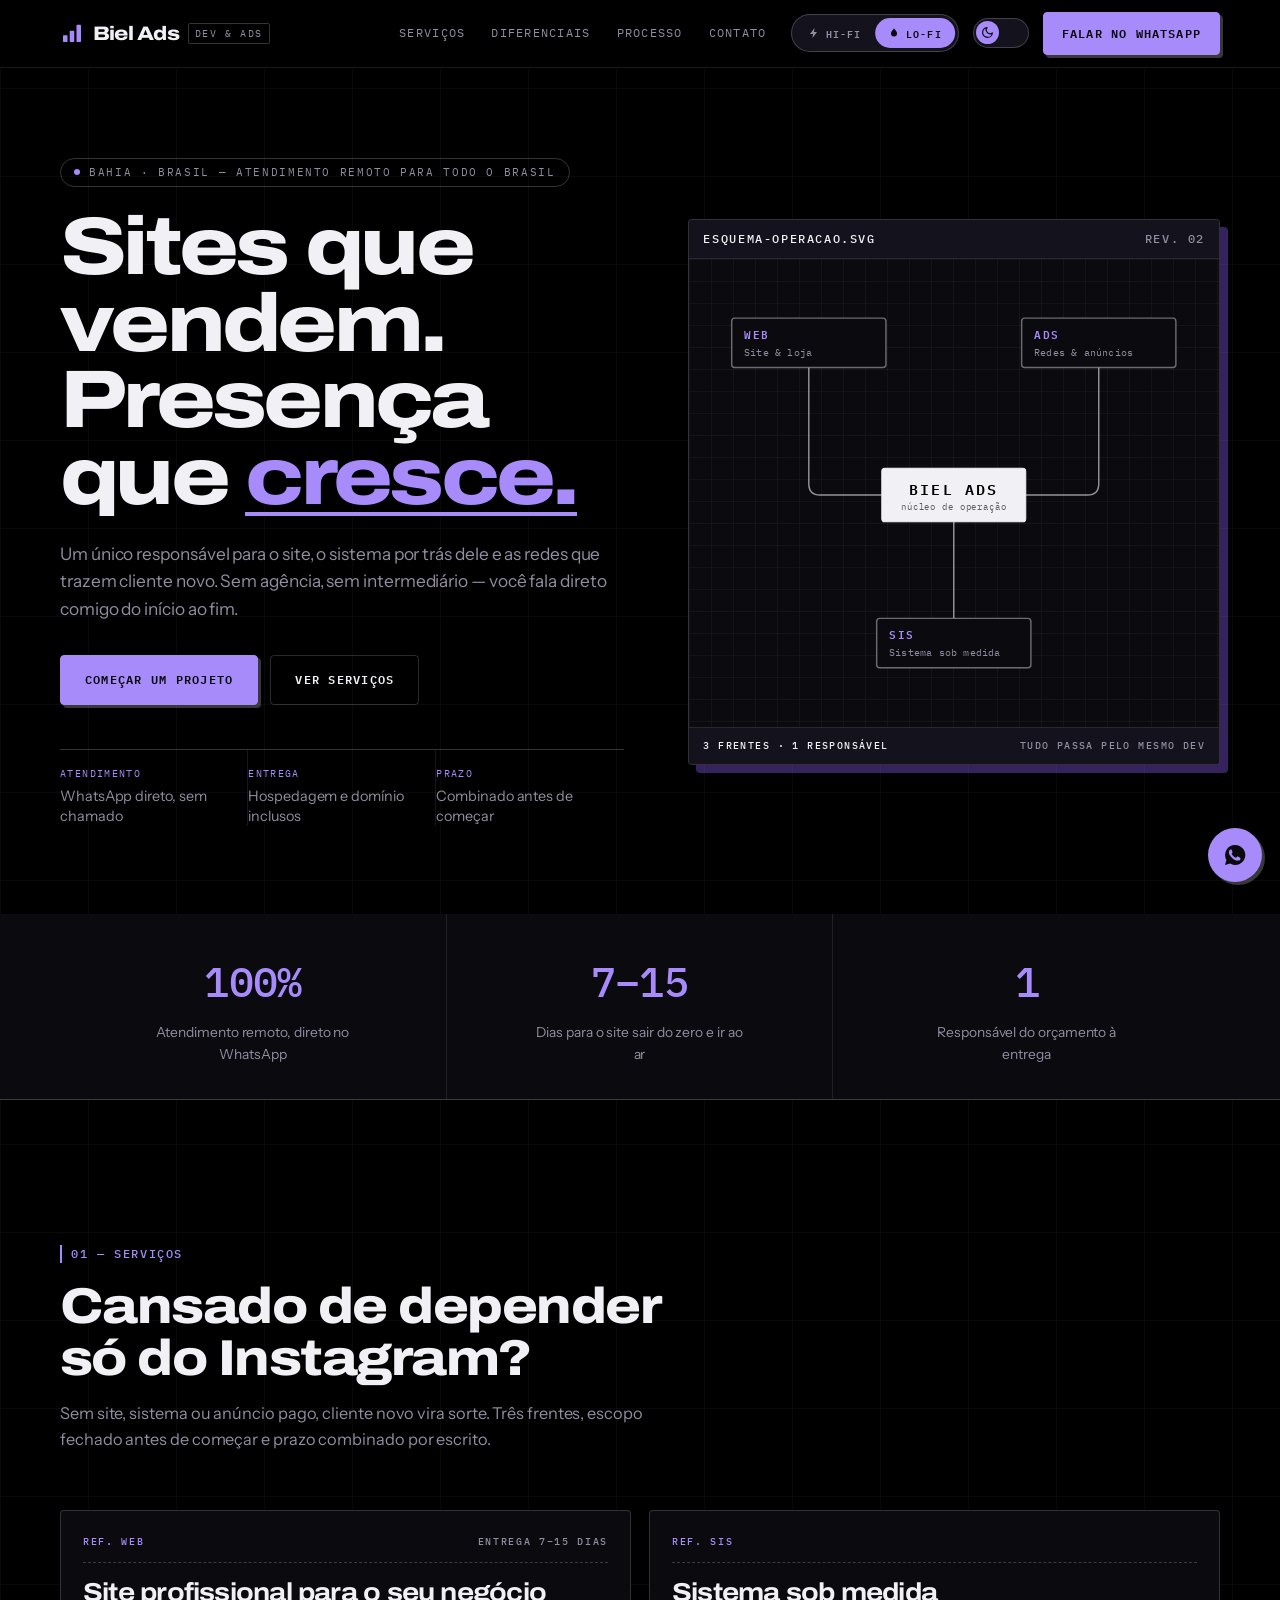
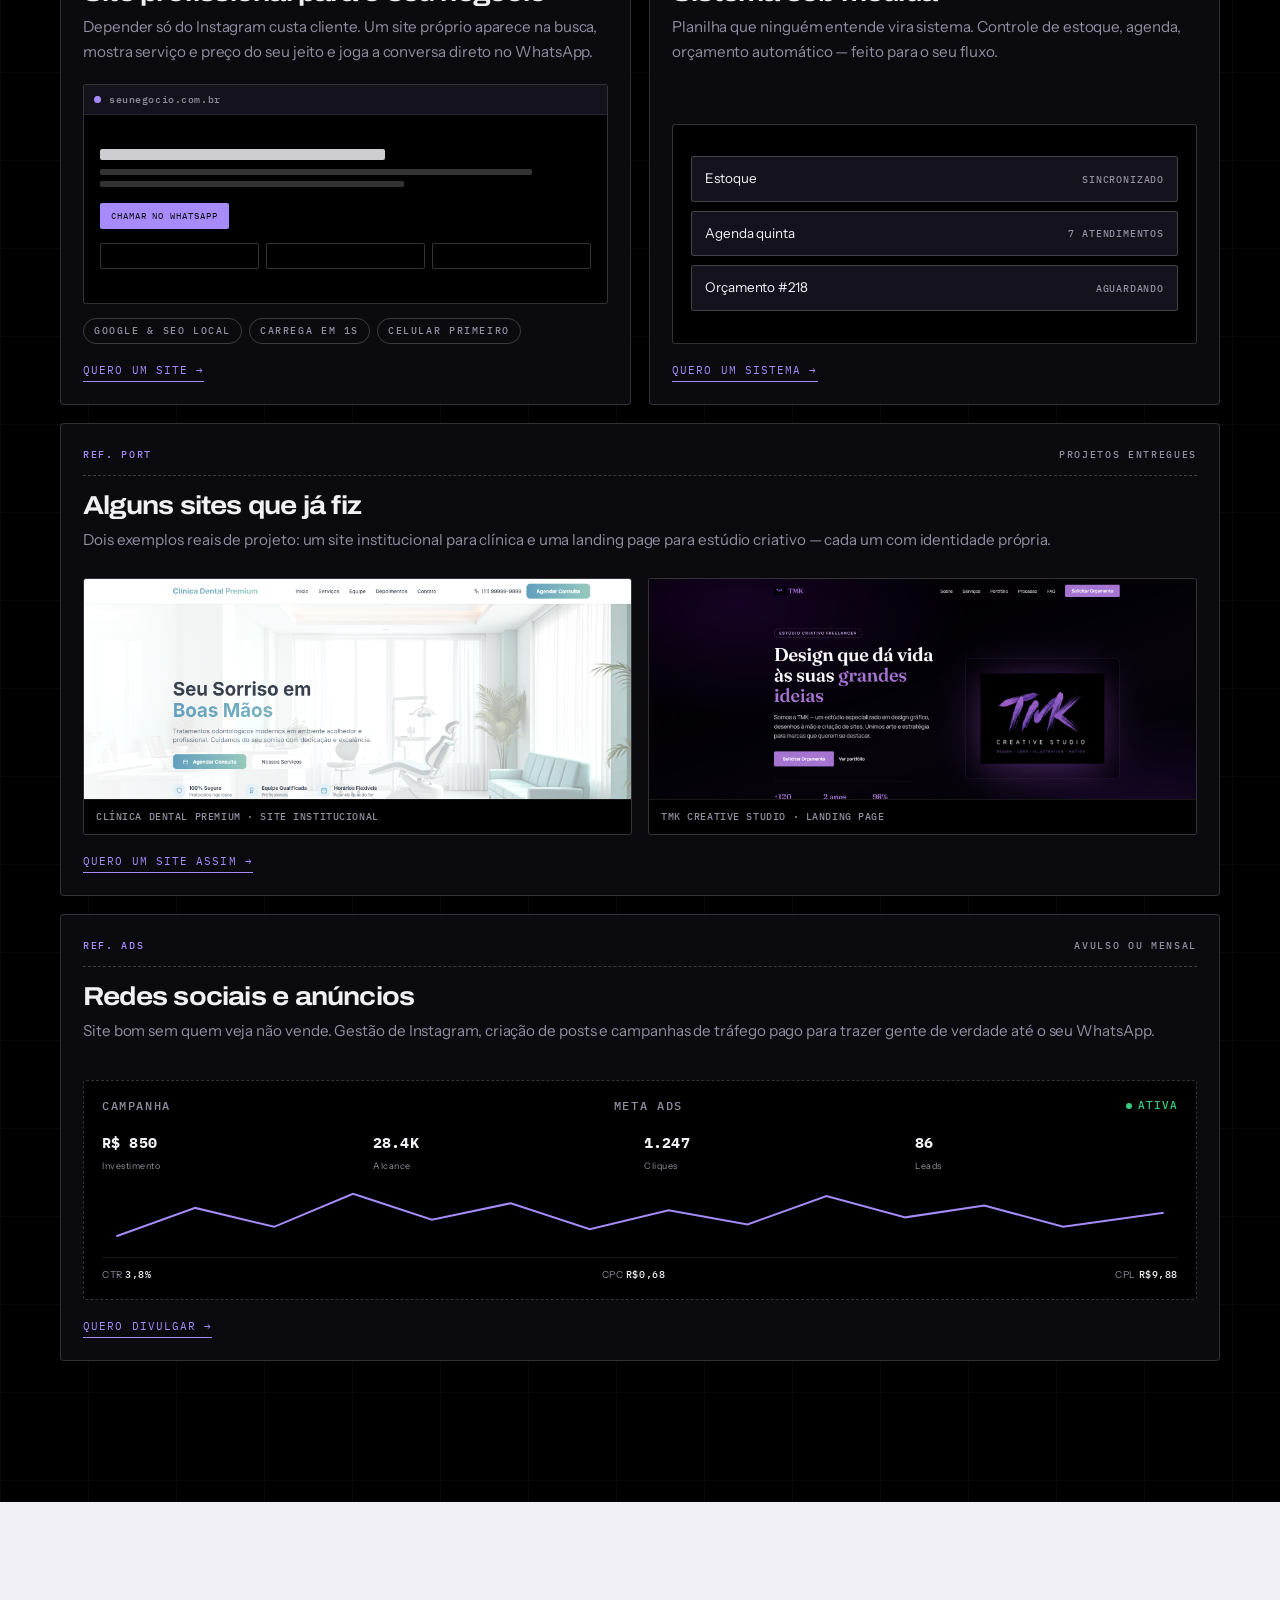
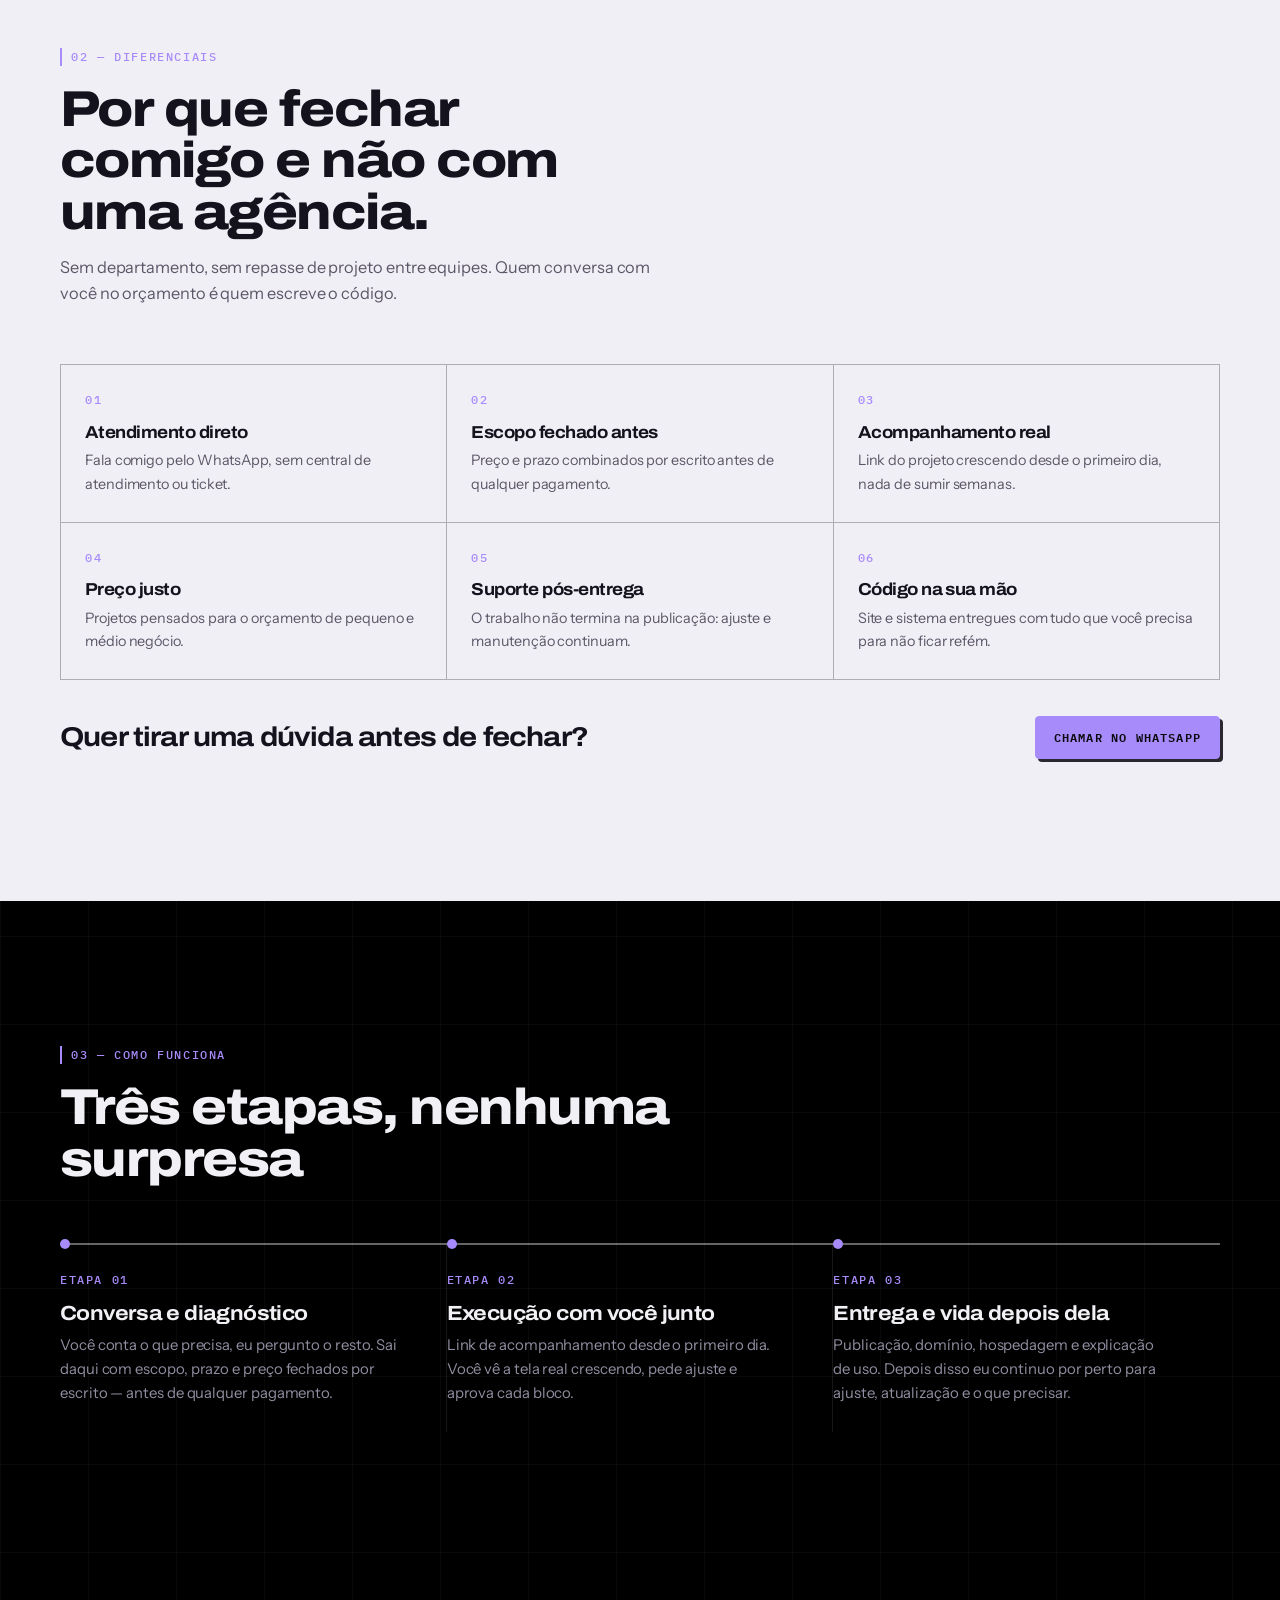
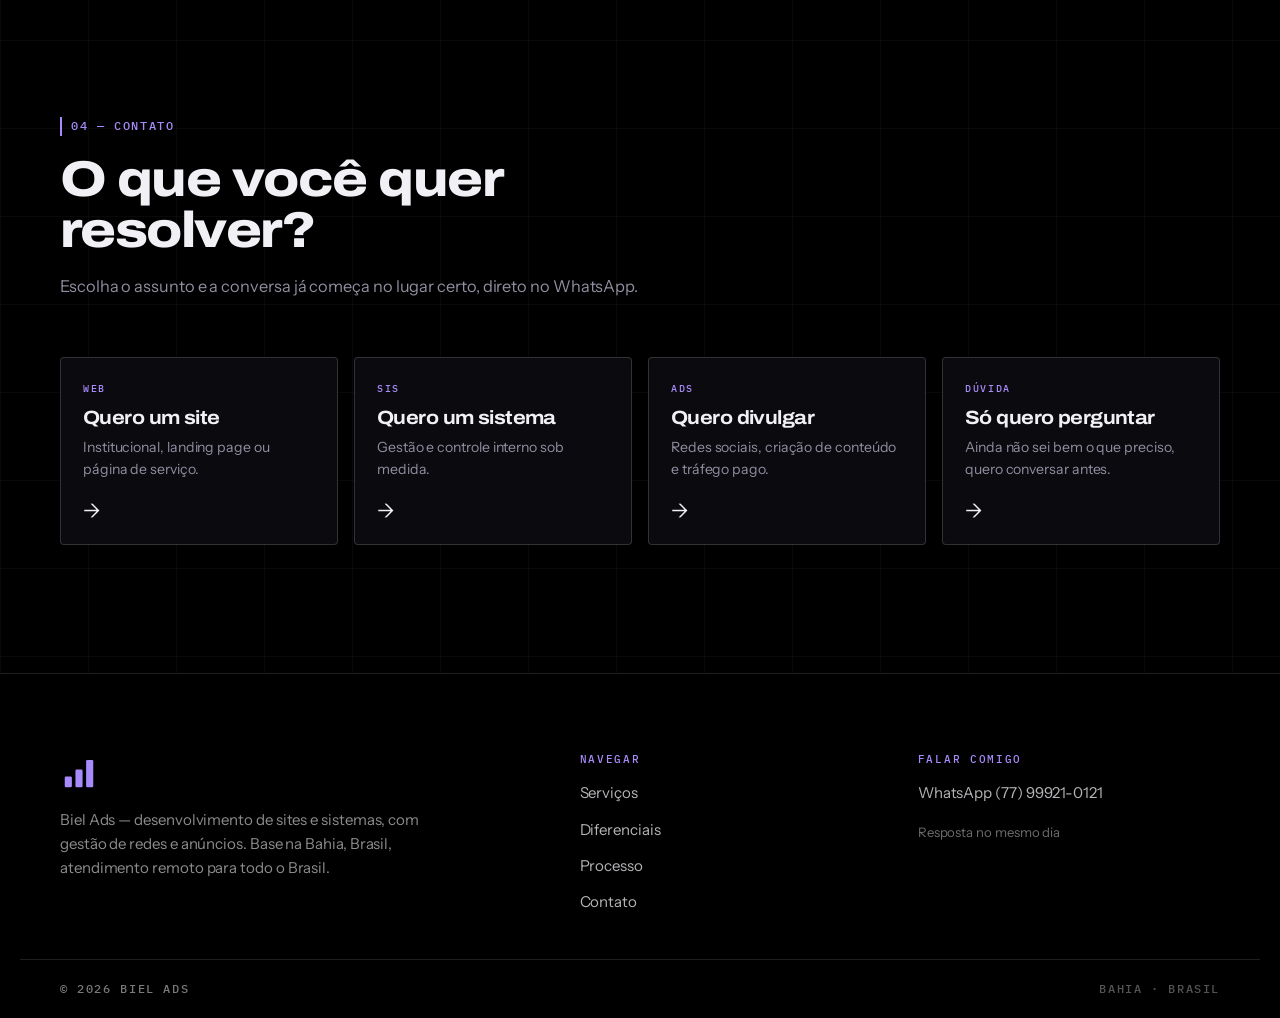
==== BielAds/index.html @ 04cde493 "Commit inicial" ====
<!DOCTYPE html>
<html lang="pt-BR">
<head>
<meta charset="UTF-8">
<meta name="viewport" content="width=device-width, initial-scale=1">
<title>Biel Ads — Sites, sistemas e anúncios na Bahia, Brasil</title>
<meta name="description" content="Biel Ads: sites, sistemas sob medida e gestão de redes sociais/anúncios. Bahia, Brasil — atendimento remoto para todo o Brasil.">
<meta name="theme-color" content="#000000">

<meta property="og:title" content="Biel Ads | Site, sistema e anúncio">
<meta property="og:description" content="Sites que vendem, sistemas que organizam e anúncios que trazem cliente. Um único responsável, do início ao fim.">
<meta property="og:type" content="website">

<link rel="icon" href="data:image/svg+xml,%3Csvg xmlns='http://www.w3.org/2000/svg' viewBox='0 0 32 32'%3E%3Crect width='32' height='32' rx='6' fill='%23000000'/%3E%3Cg fill='%238B5CF6'%3E%3Crect x='7' y='18' width='5' height='8'/%3E%3Crect x='14' y='13' width='5' height='13'/%3E%3Crect x='21' y='7' width='5' height='19'/%3E%3C/g%3E%3C/svg%3E">

<link rel="preconnect" href="https://fonts.googleapis.com">
<link rel="preconnect" href="https://fonts.gstatic.com" crossorigin>
<link rel="stylesheet" href="https://fonts.googleapis.com/css2?family=Archivo:wdth,wght@100..125,400..800&family=Instrument+Sans:wght@400;500;600&family=IBM+Plex+Mono:wght@400;500;600&display=swap">
<link rel="stylesheet" href="assets/style.css">

<script>(function(){
  var r=document.documentElement,s=null,m=null;
  try{ s=localStorage.getItem('bielads-theme'); m=localStorage.getItem('bielads-motion'); }catch(e){}
  if(s==='light') r.setAttribute('data-theme','light');
  if(!m){
    var weak=(navigator.hardwareConcurrency&&navigator.hardwareConcurrency<=4)||(navigator.deviceMemory&&navigator.deviceMemory<=4),
        red=matchMedia('(prefers-reduced-motion:reduce)').matches;
    m=(weak||red)?'lofi':'hifi';
  }
  if(m==='lofi') r.classList.add('lo-fi');
})();</script>

<script type="application/ld+json">
{"@context":"https://schema.org","@type":"LocalBusiness","name":"Biel Ads","description":"Criação de sites, sistemas sob medida e gestão de redes sociais/anúncios.","address":{"@type":"PostalAddress","addressRegion":"BA","addressCountry":"BR"},"telephone":"+5577999210121"}
</script>
</head>
<body>

<a class="skip" href="#conteudo">Ir para o conteúdo</a>
<div class="grain" aria-hidden="true"></div>

<header class="head">
  <div class="progress" id="progress" aria-hidden="true"></div>
  <div class="head-in">
    <a class="brand" href="#top" aria-label="Biel Ads, início">
      <svg class="brand-mark" viewBox="0 0 32 32" aria-hidden="true"><rect x="4" y="19" width="6" height="9" rx="1" fill="currentColor"/><rect x="13" y="13" width="6" height="15" rx="1" fill="currentColor"/><rect x="22" y="5" width="6" height="23" rx="1" fill="currentColor"/></svg>
      <span class="brand-word">Biel Ads</span>
      <span class="brand-tag">Dev &amp; Ads</span>
    </a>

    <nav class="nav" aria-label="Seções">
      <a href="#servicos">Serviços</a>
      <a href="#diferenciais">Diferenciais</a>
      <a href="#processo">Processo</a>
      <a href="#contato">Contato</a>
    </nav>

    <div class="head-cta">
      <span class="live"><i></i>Respondendo agora</span>

      <div class="motion" role="group" aria-label="Qualidade visual">
        <span class="mt-slider" aria-hidden="true"></span>
        <button class="mt-opt" type="button" data-motion="hifi" aria-pressed="true">
          <svg viewBox="0 0 24 24" aria-hidden="true"><path fill="currentColor" d="M13 2 4 14h6l-1 8 9-12h-6z"/></svg>Hi-Fi
        </button>
        <button class="mt-opt" type="button" data-motion="lofi" aria-pressed="false">
          <svg viewBox="0 0 24 24" aria-hidden="true"><path fill="currentColor" d="M12 3c-4 4-6 7-6 10a6 6 0 0 0 12 0c0-3-2-6-6-10Z"/></svg>Lo-Fi
        </button>
      </div>

      <button class="theme" id="theme" type="button" role="switch" aria-checked="false" aria-label="Alternar para o tema claro">
        <span class="knob" aria-hidden="true">
          <svg class="i-moon" viewBox="0 0 24 24" fill="none" stroke="currentColor" stroke-width="2.2" stroke-linecap="round" stroke-linejoin="round"><path d="M21 12.8A9 9 0 1 1 11.2 3a7 7 0 0 0 9.8 9.8Z"/></svg>
          <svg class="i-sun" viewBox="0 0 24 24" fill="none" stroke="currentColor" stroke-width="2.2" stroke-linecap="round"><circle cx="12" cy="12" r="4.2"/><path d="M12 2v2M12 20v2M2 12h2M20 12h2M4.9 4.9l1.5 1.5M17.6 17.6l1.5 1.5M19.1 4.9l-1.5 1.5M6.4 17.6l-1.5 1.5"/></svg>
        </span>
      </button>
      <a class="btn btn-solid" href="https://wa.me/5577999210121?text=Ol%C3%A1%20Biel%2C%20quero%20conversar%20sobre%20um%20projeto." target="_blank" rel="noopener">Falar no WhatsApp</a>
    </div>

    <button class="burger" id="burger" aria-expanded="false" aria-controls="menu-mob" aria-label="Abrir menu"><span></span><span></span></button>
  </div>
  <div class="menu-mob" id="menu-mob" hidden>
    <a href="#servicos">Serviços</a>
    <a href="#diferenciais">Diferenciais</a>
    <a href="#processo">Processo</a>
    <a href="#contato">Contato</a>
    <a class="mm-cta" href="https://wa.me/5577999210121" target="_blank" rel="noopener">Falar no WhatsApp</a>
    <button class="mm-theme" id="theme-mob" type="button">Tema: <b>escuro</b></button>

    <div class="motion" role="group" aria-label="Qualidade visual">
      <span class="mt-slider" aria-hidden="true"></span>
      <button class="mt-opt" type="button" data-motion="hifi" aria-pressed="true">
        <svg viewBox="0 0 24 24" aria-hidden="true"><path fill="currentColor" d="M13 2 4 14h6l-1 8 9-12h-6z"/></svg>Hi-Fi
      </button>
      <button class="mt-opt" type="button" data-motion="lofi" aria-pressed="false">
        <svg viewBox="0 0 24 24" aria-hidden="true"><path fill="currentColor" d="M12 3c-4 4-6 7-6 10a6 6 0 0 0 12 0c0-3-2-6-6-10Z"/></svg>Lo-Fi
      </button>
    </div>
    <p class="motion-note" id="motionNote"></p>
  </div>
</header>

<main id="conteudo">

<!-- ————————————————— HERO ————————————————— -->
<section class="hero" id="top">
  <div class="wrap hero-grid">

    <div class="hero-copy">
      <p class="eyebrow"><span class="eb-dot"></span>Bahia · Brasil<span class="eb-more"> — atendimento remoto para todo o Brasil</span></p>
      <h1><span class="ln"><span>Sites que vendem.</span></span><span class="ln"><span>Presença que <em>cresce.</em></span></span></h1>
      <p class="lede">Um único responsável para o site, o sistema por trás dele e as redes que trazem cliente novo. Sem agência, sem intermediário — você fala direto comigo do início ao fim.</p>

      <div class="hero-actions">
        <a class="btn btn-solid btn-lg" href="#contato">Começar um projeto</a>
        <a class="btn btn-ghost btn-lg" href="#servicos">Ver serviços</a>
      </div>

      <dl class="facts">
        <div><dt>Atendimento</dt><dd>WhatsApp direto, sem chamado</dd></div>
        <div><dt>Entrega</dt><dd>Hospedagem e domínio inclusos</dd></div>
        <div><dt>Prazo</dt><dd>Combinado antes de começar</dd></div>
      </dl>
    </div>

    <figure class="scheme" aria-labelledby="scheme-cap">
      <div class="scheme-head">
        <span class="mono">esquema-operacao.svg</span>
        <span class="mono dim">rev. 02</span>
      </div>

      <div class="scheme-body">
        <svg id="diagram" viewBox="0 0 480 420" role="img" aria-label="Diagrama: site, sistema e anúncios conectados ao núcleo Biel Ads">
          <g class="wires" fill="none" stroke-width="1.4" opacity=".6">
            <path id="w1" d="M170 212 H110 Q99 212 99 201 V88"/>
            <path id="w2" d="M310 212 H370 Q381 212 381 201 V88"/>
            <path id="w3" d="M240 238 V332"/>
          </g>

          <g class="pulses">
            <circle r="3.5" fill="var(--signal)"><animateMotion dur="2.6s" repeatCount="indefinite" begin="0s"><mpath href="#w1"/></animateMotion></circle>
            <circle r="3.5" fill="var(--signal)"><animateMotion dur="2.6s" repeatCount="indefinite" begin="0.87s"><mpath href="#w2"/></animateMotion></circle>
            <circle r="3.5" fill="var(--signal)"><animateMotion dur="2.6s" repeatCount="indefinite" begin="1.73s"><mpath href="#w3"/></animateMotion></circle>
          </g>

          <g class="node" transform="translate(24,40)">
            <rect width="150" height="48" rx="3"/>
            <text class="n-key" x="12" y="20">WEB</text>
            <text class="n-val" x="12" y="37">Site &amp; loja</text>
          </g>
          <g class="node" transform="translate(306,40)">
            <rect width="150" height="48" rx="3"/>
            <text class="n-key" x="12" y="20">ADS</text>
            <text class="n-val" x="12" y="37">Redes &amp; anúncios</text>
          </g>
          <g class="node" transform="translate(165,332)">
            <rect width="150" height="48" rx="3"/>
            <text class="n-key" x="12" y="20">SIS</text>
            <text class="n-val" x="12" y="37">Sistema sob medida</text>
          </g>

          <g class="core" transform="translate(170,186)">
            <rect width="140" height="52" rx="3"/>
            <text class="c-word" x="70" y="26">BIEL ADS</text>
            <text class="c-sub" x="70" y="41">núcleo de operação</text>
          </g>
        </svg>
      </div>

      <figcaption id="scheme-cap" class="scheme-foot mono">
        <span>3 frentes · 1 responsável</span>
        <span class="dim">tudo passa pelo mesmo dev</span>
      </figcaption>
    </figure>
  </div>

  <div class="ticker" aria-hidden="true">
    <div class="ticker-run">
      <span>Sites institucionais</span><b>·</b><span>Landing pages</span><b>·</b><span>Sistemas sob medida</span><b>·</b><span>Gestão de redes sociais</span><b>·</b><span>Tráfego pago</span><b>·</b><span>Integração de APIs</span><b>·</b><span>Manutenção contínua</span><b>·</b>
      <span>Sites institucionais</span><b>·</b><span>Landing pages</span><b>·</b><span>Sistemas sob medida</span><b>·</b><span>Gestão de redes sociais</span><b>·</b><span>Tráfego pago</span><b>·</b><span>Integração de APIs</span><b>·</b><span>Manutenção contínua</span><b>·</b>
    </div>
  </div>
</section>

<!-- ————————————————— MÉTRICAS ————————————————— -->
<section class="stats">
  <div class="wrap stats-grid">
    <div class="stat reveal"><span class="stat-n mono">100%</span><span class="stat-l">Atendimento remoto, direto no WhatsApp</span></div>
    <div class="stat reveal"><span class="stat-n mono">7–15</span><span class="stat-l">Dias para o site sair do zero e ir ao ar</span></div>
    <div class="stat reveal"><span class="stat-n mono">1</span><span class="stat-l">Responsável do orçamento à entrega</span></div>
  </div>
</section>

<!-- ————————————————— SERVIÇOS ————————————————— -->
<section class="sec" id="servicos">
  <div class="wrap">
    <div class="sec-head reveal">
      <p class="mono sec-idx">01 — Serviços</p>
      <h2>Cansado de depender só do Instagram?</h2>
      <p class="sec-sub">Sem site, sistema ou anúncio pago, cliente novo vira sorte. Três frentes, escopo fechado antes de começar e prazo combinado por escrito.</p>
    </div>

    <div class="sheets">
      <article class="sheet sheet-wide reveal">
        <header class="sheet-top">
          <span class="mono ref">REF. WEB</span>
          <span class="mono ref dim">entrega 7–15 dias</span>
        </header>
        <h3>Site profissional para o seu negócio</h3>
        <p>Depender só do Instagram custa cliente. Um site próprio aparece na busca, mostra serviço e preço do seu jeito e joga a conversa direto no WhatsApp.</p>
        <div class="sheet-art">
          <div class="minisite">
            <div class="ms-bar"><span class="ms-dot"></span><span class="ms-url mono">seunegocio.com.br</span></div>
            <div class="ms-body">
              <div class="ms-h"></div>
              <div class="ms-l"></div><div class="ms-l short"></div>
              <div class="ms-btn">Chamar no WhatsApp</div>
              <div class="ms-cards"><i></i><i></i><i></i></div>
            </div>
          </div>
          <ul class="chips mono">
            <li>Google &amp; SEO local</li><li>Carrega em 1s</li><li>Celular primeiro</li>
          </ul>
        </div>
        <a class="sheet-cta" href="https://wa.me/5577999210121?text=Ol%C3%A1%20Biel%2C%20quero%20um%20site%20para%20o%20meu%20neg%C3%B3cio." target="_blank" rel="noopener">Quero um site →</a>
      </article>

      <article class="sheet reveal">
        <header class="sheet-top">
          <span class="mono ref">REF. SIS</span>
        </header>
        <h3>Sistema sob medida</h3>
        <p>Planilha que ninguém entende vira sistema. Controle de estoque, agenda, orçamento automático — feito para o seu fluxo.</p>
        <div class="sheet-art art-rows">
          <div class="row"><span>Estoque</span><b class="ok">sincronizado</b></div>
          <div class="row"><span>Agenda quinta</span><b>7 atendimentos</b></div>
          <div class="row"><span>Orçamento #218</span><b class="hot">aguardando</b></div>
        </div>
        <a class="sheet-cta" href="https://wa.me/5577999210121?text=Ol%C3%A1%20Biel%2C%20quero%20um%20sistema%20sob%20medida." target="_blank" rel="noopener">Quero um sistema →</a>
      </article>

      <article class="sheet sheet-full reveal">
        <header class="sheet-top">
          <span class="mono ref">REF. PORT</span>
          <span class="mono ref dim">projetos entregues</span>
        </header>
        <h3>Alguns sites que já fiz</h3>
        <p>Dois exemplos reais de projeto: um site institucional para clínica e uma landing page para estúdio criativo — cada um com identidade própria.</p>
        <div class="port-grid">
          <figure class="port-shot">
            <img src="assets/img/projeto-clinica.png" alt="Site institucional da Clínica Dental Premium" loading="lazy">
            <figcaption class="mono">Clínica Dental Premium · site institucional</figcaption>
          </figure>
          <figure class="port-shot">
            <img src="assets/img/projeto-tmk.png" alt="Site do estúdio criativo TMK" loading="lazy">
            <figcaption class="mono">TMK Creative Studio · landing page</figcaption>
          </figure>
        </div>
        <a class="sheet-cta" href="https://wa.me/5577999210121?text=Ol%C3%A1%20Biel%2C%20vi%20o%20seu%20portf%C3%B3lio%20e%20quero%20um%20site%20assim." target="_blank" rel="noopener">Quero um site assim →</a>
      </article>

      <article class="sheet sheet-full reveal">
        <header class="sheet-top">
          <span class="mono ref">REF. ADS</span>
          <span class="mono ref dim">avulso ou mensal</span>
        </header>
        <h3>Redes sociais e anúncios</h3>
        <p>Site bom sem quem veja não vende. Gestão de Instagram, criação de posts e campanhas de tráfego pago para trazer gente de verdade até o seu WhatsApp.</p>
        <div class="sheet-art art-campaign">
          <div class="camp-top">
            <span class="mono">CAMPANHA</span>
            <span class="mono dim">META ADS</span>
            <span class="mono live"><i></i>ATIVA</span>
          </div>
          <div class="camp-stats">
            <div><b>R$ 850</b><span>Investimento</span></div>
            <div><b>28.4K</b><span>Alcance</span></div>
            <div><b>1.247</b><span>Cliques</span></div>
            <div><b>86</b><span>Leads</span></div>
          </div>
          <svg class="camp-chart" viewBox="0 0 300 44" preserveAspectRatio="none" aria-hidden="true">
            <polyline points="4,40 26,16 48,32 70,4 92,26 114,12 136,34 158,18 180,30 202,6 224,24 246,14 268,32 296,20"/>
          </svg>
          <div class="camp-foot">
            <span>CTR <b>3,8%</b></span><span>CPC <b>R$0,68</b></span><span>CPL <b>R$9,88</b></span>
          </div>
        </div>
        <a class="sheet-cta" href="https://wa.me/5577999210121?text=Ol%C3%A1%20Biel%2C%20quero%20cuidar%20das%20minhas%20redes%20e%20an%C3%BAncios." target="_blank" rel="noopener">Quero divulgar →</a>
      </article>
    </div>
  </div>
</section>

<!-- ————————————————— DIFERENCIAIS (bloco invertido) ————————————————— -->
<section class="sec invert" id="diferenciais">
  <div class="wrap">
    <div class="sec-head reveal">
      <p class="mono sec-idx">02 — Diferenciais</p>
      <h2>Por que fechar<br>comigo e não com uma agência.</h2>
      <p class="sec-sub">Sem departamento, sem repasse de projeto entre equipes. Quem conversa com você no orçamento é quem escreve o código.</p>
    </div>

    <div class="ops">
      <article class="op reveal"><span class="mono op-n">01</span><h3>Atendimento direto</h3><p>Fala comigo pelo WhatsApp, sem central de atendimento ou ticket.</p></article>
      <article class="op reveal"><span class="mono op-n">02</span><h3>Escopo fechado antes</h3><p>Preço e prazo combinados por escrito antes de qualquer pagamento.</p></article>
      <article class="op reveal"><span class="mono op-n">03</span><h3>Acompanhamento real</h3><p>Link do projeto crescendo desde o primeiro dia, nada de sumir semanas.</p></article>
      <article class="op reveal"><span class="mono op-n">04</span><h3>Preço justo</h3><p>Projetos pensados para o orçamento de pequeno e médio negócio.</p></article>
      <article class="op reveal"><span class="mono op-n">05</span><h3>Suporte pós-entrega</h3><p>O trabalho não termina na publicação: ajuste e manutenção continuam.</p></article>
      <article class="op reveal"><span class="mono op-n">06</span><h3>Código na sua mão</h3><p>Site e sistema entregues com tudo que você precisa para não ficar refém.</p></article>
    </div>

    <div class="ops-cta reveal">
      <p>Quer tirar uma dúvida antes de fechar?</p>
      <a class="btn btn-solid" href="https://wa.me/5577999210121?text=Ol%C3%A1%20Biel%2C%20tenho%20uma%20d%C3%BAvida%20antes%20de%20fechar%20um%20projeto." target="_blank" rel="noopener">Chamar no WhatsApp</a>
    </div>
  </div>
</section>

<!-- ————————————————— PROCESSO ————————————————— -->
<section class="sec" id="processo">
  <div class="wrap">
    <div class="sec-head reveal">
      <p class="mono sec-idx">03 — Como funciona</p>
      <h2>Três etapas, nenhuma surpresa</h2>
    </div>

    <ol class="steps">
      <li class="step reveal">
        <span class="mono st-n">Etapa 01</span>
        <h3>Conversa e diagnóstico</h3>
        <p>Você conta o que precisa, eu pergunto o resto. Sai daqui com escopo, prazo e preço fechados por escrito — antes de qualquer pagamento.</p>
      </li>
      <li class="step reveal">
        <span class="mono st-n">Etapa 02</span>
        <h3>Execução com você junto</h3>
        <p>Link de acompanhamento desde o primeiro dia. Você vê a tela real crescendo, pede ajuste e aprova cada bloco.</p>
      </li>
      <li class="step reveal">
        <span class="mono st-n">Etapa 03</span>
        <h3>Entrega e vida depois dela</h3>
        <p>Publicação, domínio, hospedagem e explicação de uso. Depois disso eu continuo por perto para ajuste, atualização e o que precisar.</p>
      </li>
    </ol>
  </div>
</section>

<!-- ————————————————— CONTATO ————————————————— -->
<section class="sec contato" id="contato">
  <div class="wrap">
    <div class="sec-head reveal">
      <p class="mono sec-idx">04 — Contato</p>
      <h2>O que você quer resolver?</h2>
      <p class="sec-sub">Escolha o assunto e a conversa já começa no lugar certo, direto no WhatsApp.</p>
    </div>

    <div class="picks">
      <a class="pick reveal" href="https://wa.me/5577999210121?text=Ol%C3%A1%20Biel%2C%20quero%20um%20site%20para%20o%20meu%20neg%C3%B3cio." target="_blank" rel="noopener">
        <span class="mono ref">WEB</span><h3>Quero um site</h3><p>Institucional, landing page ou página de serviço.</p><span class="pick-go" aria-hidden="true">→</span>
      </a>
      <a class="pick reveal" href="https://wa.me/5577999210121?text=Ol%C3%A1%20Biel%2C%20quero%20um%20sistema%20sob%20medida." target="_blank" rel="noopener">
        <span class="mono ref">SIS</span><h3>Quero um sistema</h3><p>Gestão e controle interno sob medida.</p><span class="pick-go" aria-hidden="true">→</span>
      </a>
      <a class="pick reveal" href="https://wa.me/5577999210121?text=Ol%C3%A1%20Biel%2C%20quero%20cuidar%20das%20minhas%20redes%20e%20an%C3%BAncios." target="_blank" rel="noopener">
        <span class="mono ref">ADS</span><h3>Quero divulgar</h3><p>Redes sociais, criação de conteúdo e tráfego pago.</p><span class="pick-go" aria-hidden="true">→</span>
      </a>
      <a class="pick reveal" href="https://wa.me/5577999210121?text=Ol%C3%A1%20Biel!%20Tenho%20uma%20d%C3%BAvida." target="_blank" rel="noopener">
        <span class="mono ref">DÚVIDA</span><h3>Só quero perguntar</h3><p>Ainda não sei bem o que preciso, quero conversar antes.</p><span class="pick-go" aria-hidden="true">→</span>
      </a>
    </div>
  </div>
</section>

</main>

<footer class="foot">
  <div class="wrap foot-grid">
    <div class="foot-brand">
      <svg class="brand-mark big" viewBox="0 0 32 32" aria-hidden="true"><rect x="4" y="19" width="6" height="9" rx="1" fill="currentColor"/><rect x="13" y="13" width="6" height="15" rx="1" fill="currentColor"/><rect x="22" y="5" width="6" height="23" rx="1" fill="currentColor"/></svg>
      <p>Biel Ads — desenvolvimento de sites e sistemas, com gestão de redes e anúncios. Base na Bahia, Brasil, atendimento remoto para todo o Brasil.</p>
    </div>

    <nav class="foot-col" aria-label="Navegação do rodapé">
      <h4 class="mono">Navegar</h4>
      <a href="#servicos">Serviços</a><a href="#diferenciais">Diferenciais</a><a href="#processo">Processo</a><a href="#contato">Contato</a>
    </nav>

    <div class="foot-col">
      <h4 class="mono">Falar comigo</h4>
      <a href="https://wa.me/5577999210121" target="_blank" rel="noopener">WhatsApp (77) 99921-0121</a>
      <p class="foot-note">Resposta no mesmo dia</p>
    </div>
  </div>
  <div class="wrap foot-bottom">
    <span class="mono">© 2026 Biel Ads</span>
    <span class="mono dim">Bahia · Brasil</span>
  </div>
</footer>

<a class="wa-float" href="https://wa.me/5577999210121?text=Ol%C3%A1%20Biel!" target="_blank" rel="noopener" aria-label="Falar no WhatsApp">
  <svg viewBox="0 0 24 24" width="24" height="24" fill="currentColor" aria-hidden="true"><path d="M12 2a10 10 0 0 0-8.6 15L2 22l5.2-1.4A10 10 0 1 0 12 2Zm5.6 14.2c-.2.7-1.4 1.3-2 1.4-.5.1-1.1.1-1.8-.1-.4-.1-1-.3-1.7-.6-3-1.3-4.9-4.3-5-4.5-.2-.2-1.2-1.6-1.2-3s.7-2.1 1-2.4c.2-.3.5-.4.7-.4h.5c.2 0 .4 0 .6.5l.8 2c.1.2.1.3 0 .5l-.3.5-.4.4c-.1.1-.3.3-.1.6.2.3.8 1.3 1.7 2.1 1.1 1 2 1.3 2.3 1.4.3.1.4.1.6-.1l.9-1c.2-.2.3-.2.6-.1l2 1c.3.1.4.2.5.3.1.2.1.8-.1 1.5Z"/></svg>
</a>

<script src="assets/app.js" defer></script>
</body>
</html>
---- BielAds/assets/style.css ----
/* ==========================================================================
   Biel Ads — folha de estilo
   Direção: ficha técnica / esquemático (puxado do Nexus). Preto absoluto,
   papel técnico no claro, roxo de sinalização como único acento.
   Tema oficial: escuro. O claro é alternativa, guardada no navegador.
   ========================================================================== */

:root{
  --bg:        #000000;
  --surface:   #0B0A0F;
  --surface-2: #14121C;
  --fg:        #F1F0F5;
  --fg-soft:   #928DA0;
  --edge:      rgba(255,255,255,.16);
  --edge-hard: rgba(255,255,255,.4);
  --line:      rgba(255,255,255,.09);
  --line-hard: rgba(255,255,255,.2);
  --grid:      rgba(255,255,255,.035);
  --shadow:    rgba(255,255,255,.22);
  --shadow-card: #8B5CF6;

  --signal:    #A78BFA;
  --signal-ink:#0B0A0F;
  --live:      #35D07F;

  --inv-bg:    #F1EFF6;
  --inv-surf:  #E4E0EF;
  --inv-fg:    #14121C;
  --inv-soft:  #5C5768;
  --inv-line:  rgba(20,18,28,.14);
  --inv-lineh: rgba(20,18,28,.3);
  --inv-edge:  rgba(20,18,28,.85);
  --inv-shade: rgba(20,18,28,.9);

  --foot-bg:   #000000;

  --display: "Archivo", system-ui, sans-serif;
  --body:    "Instrument Sans", system-ui, sans-serif;
  --mono:    "IBM Plex Mono", ui-monospace, monospace;

  --gap: clamp(20px, 4vw, 40px);
  --sec-y: clamp(72px, 11vw, 148px);
  --maxw: 1240px;
  --r: 4px;
}

:root[data-theme="light"]{
  --bg:        #EDEAF5;
  --surface:   #F5F3FA;
  --surface-2: #E1DCEF;
  --fg:        #16101F;
  --fg-soft:   #5C5468;
  --edge:      rgba(22,16,31,.85);
  --edge-hard: rgba(22,16,31,.85);
  --line:      rgba(22,16,31,.16);
  --line-hard: rgba(22,16,31,.34);
  --grid:      rgba(22,16,31,.05);
  --shadow:    #16101F;
  --shadow-card: #16101F;

  --signal:    #7C3AED;
  --signal-ink:#FFFFFF;
  --live:      #1F7A4D;

  --inv-bg:    #16101F;
  --inv-surf:  #211932;
  --inv-fg:    #EDEAF5;
  --inv-soft:  rgba(237,234,245,.62);
  --inv-line:  rgba(237,234,245,.14);
  --inv-lineh: rgba(237,234,245,.26);
  --inv-edge:  rgba(237,234,245,.3);
  --inv-shade: rgba(0,0,0,.55);

  --foot-bg:   #16101F;
}

*,*::before,*::after{ box-sizing:border-box; }
html{ -webkit-text-size-adjust:100%; scroll-behavior:smooth; background:var(--bg); }
@media (prefers-reduced-motion: reduce){ html{ scroll-behavior:auto; } }

body{
  margin:0;
  background:var(--bg);
  color:var(--fg);
  font-family:var(--body);
  font-size:clamp(15.5px,1.05vw,17px);
  line-height:1.6;
  letter-spacing:-.005em;
  overflow-x:hidden;
  -webkit-tap-highlight-color:transparent;
  transition:background-color .3s ease, color .3s ease;
  background-image:
    linear-gradient(to right, var(--grid) 1px, transparent 1px),
    linear-gradient(to bottom, var(--grid) 1px, transparent 1px);
  background-size:88px 88px;
}

img,svg,iframe{ display:block; max-width:100%; }
h1,h2,h3,h4{ margin:0; font-family:var(--display); font-weight:700; line-height:1.02; letter-spacing:-.03em; font-stretch:112%; }
p{ margin:0; }
a{ color:inherit; }

.mono{ font-family:var(--mono); font-size:.72rem; letter-spacing:.14em; text-transform:uppercase; font-weight:500; }
.dim{ color:var(--fg-soft); }
.wrap{ width:100%; max-width:var(--maxw); margin-inline:auto; padding-inline:var(--gap); }

.skip{
  position:fixed; left:12px; top:-60px; z-index:200;
  background:var(--signal); color:var(--signal-ink); padding:10px 16px; border-radius:var(--r);
  font-family:var(--mono); font-size:.75rem; transition:top .18s;
}
.skip:focus{ top:12px; }

:where(a,button,input,iframe):focus-visible{
  outline:2px solid var(--signal); outline-offset:3px; border-radius:2px;
}

/* ————————————————— botões ————————————————— */
.btn{
  display:inline-flex; align-items:center; gap:8px;
  font-family:var(--mono); font-size:.74rem; letter-spacing:.1em; text-transform:uppercase; font-weight:600;
  padding:11px 18px; border-radius:var(--r); text-decoration:none;
  border:1.5px solid var(--edge); transition:transform .18s, background .18s, color .18s, box-shadow .18s, border-color .18s;
  white-space:nowrap;
}
.btn-solid{ background:var(--signal); border-color:var(--signal); color:var(--signal-ink); box-shadow:3px 3px 0 var(--shadow); }
.btn-solid:hover{ transform:translate(-1px,-1px); box-shadow:5px 5px 0 var(--shadow); }
.btn-solid:active{ transform:translate(2px,2px); box-shadow:1px 1px 0 var(--shadow); }
.btn-ghost{ background:transparent; color:var(--fg); }
.btn-ghost:hover{ background:var(--fg); color:var(--bg); border-color:var(--fg); }
.btn-lg{ padding:14px 24px; font-size:.78rem; }

/* ————————————————— cabeçalho ————————————————— */
.head{
  position:sticky; top:0; z-index:90;
  background:color-mix(in srgb, var(--bg) 84%, transparent);
  backdrop-filter:blur(12px);
  border-bottom:1px solid var(--line);
}
.progress{ position:absolute; left:0; top:0; height:2px; width:0; background:var(--signal); z-index:2; }
.head-in{
  max-width:var(--maxw); margin-inline:auto; padding:12px var(--gap);
  display:flex; align-items:center; gap:24px;
}
.brand{ display:flex; align-items:center; gap:9px; text-decoration:none; margin-right:auto; }
.brand-mark{ width:24px; height:24px; color:var(--signal); flex:none; }
.brand-mark.big{ width:38px; height:38px; }
.brand-word{ font-family:var(--display); font-weight:800; font-stretch:118%; font-size:1.22rem; letter-spacing:-.04em; }
.brand-tag{ font-family:var(--mono); font-size:.6rem; letter-spacing:.16em; text-transform:uppercase; color:var(--fg-soft); border:1px solid var(--line-hard); padding:2px 6px; border-radius:2px; }

.nav{ display:flex; gap:26px; }
.nav a{
  font-family:var(--mono); font-size:.72rem; letter-spacing:.11em; text-transform:uppercase;
  text-decoration:none; padding:6px 0; position:relative; color:var(--fg-soft); transition:color .18s;
}
.nav a::after{ content:""; position:absolute; left:0; right:100%; bottom:0; height:1.5px; background:var(--signal); transition:right .25s; }
.nav a:hover,.nav a.on{ color:var(--fg); }
.nav a:hover::after,.nav a.on::after{ right:0; }

.head-cta{ display:flex; align-items:center; gap:14px; }
.live{ display:flex; align-items:center; gap:7px; font-family:var(--mono); font-size:.66rem; letter-spacing:.1em; text-transform:uppercase; color:var(--fg-soft); }
.live i{ width:7px; height:7px; border-radius:50%; background:var(--live); box-shadow:0 0 0 0 color-mix(in srgb, var(--live) 55%, transparent); animation:ping 2.4s infinite; }
@keyframes ping{ 70%{ box-shadow:0 0 0 7px transparent;} 100%{ box-shadow:0 0 0 0 transparent;} }

.grain{
  position:fixed; inset:-50%; z-index:70; pointer-events:none; opacity:.05;
  background-image:url("data:image/svg+xml,%3Csvg xmlns='http://www.w3.org/2000/svg' width='140' height='140'%3E%3Cfilter id='n'%3E%3CfeTurbulence type='fractalNoise' baseFrequency='.85' numOctaves='3'/%3E%3C/filter%3E%3Crect width='140' height='140' filter='url(%23n)'/%3E%3C/svg%3E");
  animation:grain 6s steps(6) infinite;
}
:root[data-theme="light"] .grain{ opacity:.028; }
@keyframes grain{
  0%,100%{ transform:translate(0,0); }
  16%{ transform:translate(-3%,-2%); }
  33%{ transform:translate(2%,-4%); }
  50%{ transform:translate(-2%,3%); }
  66%{ transform:translate(3%,2%); }
  83%{ transform:translate(-4%,-1%); }
}

.motion{
  position:relative; display:flex; flex:none; padding:3px;
  background:var(--surface-2); border:1.5px solid var(--line-hard); border-radius:100px;
}
.mt-slider{
  position:absolute; z-index:1; top:3px; left:3px; width:calc(50% - 3px); height:calc(100% - 6px);
  border-radius:100px; background:var(--signal); transition:transform .35s cubic-bezier(.6,-.1,.3,1.1);
}
.motion.is-lofi .mt-slider{ transform:translateX(100%); }
.mt-opt{
  position:relative; z-index:2; display:flex; align-items:center; gap:6px; cursor:pointer;
  background:none; border:none; color:var(--fg-soft); padding:6px 13px; border-radius:100px;
  font-family:var(--mono); font-size:.64rem; letter-spacing:.12em; text-transform:uppercase; font-weight:600;
  transition:color .28s;
}
.mt-opt svg{ width:12px; height:12px; }
.mt-opt.active{ color:var(--signal-ink); }

.theme{
  position:relative; width:56px; height:30px; flex:none; cursor:pointer;
  background:var(--surface-2); border:1.5px solid var(--line-hard); border-radius:100px; padding:0;
  transition:border-color .2s, background .2s;
}
.theme:hover{ border-color:var(--signal); }
.theme .knob{
  position:absolute; top:2px; left:2px; width:23px; height:23px; border-radius:50%;
  background:var(--signal); display:grid; place-items:center; color:var(--signal-ink);
  transition:transform .32s cubic-bezier(.6,-.15,.3,1.15);
}
:root[data-theme="light"] .theme .knob{ transform:translateX(26px); }
.theme svg{ width:13px; height:13px; position:absolute; transition:opacity .2s, transform .3s; }
.theme .i-moon{ opacity:1; }
.theme .i-sun{ opacity:0; transform:rotate(-90deg); }
:root[data-theme="light"] .theme .i-moon{ opacity:0; transform:rotate(90deg); }
:root[data-theme="light"] .theme .i-sun{ opacity:1; transform:rotate(0); }

.burger{ display:none; width:40px; height:36px; background:none; border:1.5px solid var(--edge-hard); border-radius:var(--r); cursor:pointer; padding:0; color:var(--fg); }
.burger span{ display:block; width:16px; height:1.6px; background:currentColor; margin:3.5px auto; transition:transform .25s, opacity .2s; }
.burger[aria-expanded="true"] span:first-child{ transform:translateY(2.6px) rotate(45deg); }
.burger[aria-expanded="true"] span:last-child{ transform:translateY(-2.6px) rotate(-45deg); }

.menu-mob{ display:none; flex-direction:column; padding:8px var(--gap) 20px; border-top:1px solid var(--line); background:var(--bg); }
.menu-mob a{ padding:12px 0; text-decoration:none; border-bottom:1px solid var(--line); font-family:var(--mono); font-size:.8rem; letter-spacing:.1em; text-transform:uppercase; }
.menu-mob .mm-cta{ border:none; color:var(--signal); }
.mm-theme{
  margin-top:10px; align-self:flex-start; cursor:pointer;
  background:transparent; color:var(--fg-soft); border:1.5px solid var(--line-hard); border-radius:100px;
  padding:9px 16px; font-family:var(--mono); font-size:.7rem; letter-spacing:.1em; text-transform:uppercase;
}
.mm-theme b{ color:var(--signal); font-weight:600; }
.menu-mob .motion{ align-self:flex-start; margin-top:14px; }

/* ————————————————— hero ————————————————— */
.hero{ padding-top:clamp(48px,7vw,92px); position:relative; overflow:hidden; }
.hero::before{
  content:""; position:absolute; inset:-20% -10% auto -10%; height:70%; pointer-events:none; z-index:0;
  background:radial-gradient(60% 60% at 70% 30%, color-mix(in srgb, var(--signal) 16%, transparent), transparent 70%);
  opacity:.5;
}
.hero-grid{
  position:relative; z-index:1;
  display:grid; grid-template-columns:1.03fr .97fr; gap:clamp(32px,5vw,72px); align-items:center;
  padding-bottom:clamp(48px,7vw,88px);
}
.eyebrow{
  display:inline-flex; align-items:center; gap:9px;
  font-family:var(--mono); font-size:.68rem; letter-spacing:.15em; text-transform:uppercase; color:var(--fg-soft);
  border:1px solid var(--line-hard); border-radius:100px; padding:5px 13px; margin-bottom:22px;
}
.eb-dot{ width:6px; height:6px; background:var(--signal); border-radius:50%; flex:none; }

.hero h1{
  font-size:clamp(2.7rem,6.6vw,5.1rem);
  font-weight:800; font-stretch:118%; letter-spacing:-.045em; line-height:.94;
  margin-bottom:24px;
}
.hero h1 .ln{ display:block; overflow:hidden; }
.hero h1 .ln > span{ display:block; transform:translateY(102%); animation:rise .85s cubic-bezier(.16,.84,.28,1) forwards; }
.hero h1 .ln:nth-child(2) > span{ animation-delay:.12s; }
@keyframes rise{ to{ transform:translateY(0); } }
.hero h1 em{ font-style:normal; color:var(--signal); position:relative; white-space:nowrap; }
.hero h1 em::after{
  content:""; position:absolute; left:0; bottom:.06em; width:100%; height:.055em; background:var(--signal);
  transform:scaleX(0); transform-origin:left; animation:rule .8s .75s cubic-bezier(.2,.8,.2,1) forwards;
}
@keyframes rule{ to{ transform:scaleX(1);} }

.lede{ font-size:clamp(1.02rem,1.35vw,1.16rem); color:var(--fg-soft); max-width:50ch; margin-bottom:32px; }
.hero-actions{ display:flex; flex-wrap:wrap; gap:12px; margin-bottom:44px; }

.facts{ display:grid; grid-template-columns:repeat(3,1fr); gap:0; margin:0; border-top:1px solid var(--line-hard); }
.facts > div{ padding:16px 16px 0 0; border-right:1px solid var(--line); }
.facts > div:last-child{ border-right:none; }
.facts dt{ font-family:var(--mono); font-size:.62rem; letter-spacing:.14em; text-transform:uppercase; color:var(--signal); margin-bottom:6px; }
.facts dd{ margin:0; font-size:.9rem; line-height:1.35; color:var(--fg-soft); max-width:22ch; }

.scheme{
  margin:0; background:var(--surface); border:1.5px solid var(--edge); border-radius:var(--r);
  box-shadow:8px 8px 0 color-mix(in srgb, var(--shadow-card) 38%, transparent);
  overflow:hidden;
}
.scheme-head,.scheme-foot{
  display:flex; justify-content:space-between; align-items:center; gap:12px;
  padding:10px 14px; font-size:.63rem;
}
.scheme-head{ border-bottom:1px solid var(--line); background:var(--surface-2); }
.scheme-foot{ border-top:1px solid var(--line); background:var(--surface-2); }
.scheme-body{
  padding:18px;
  background-image:
    linear-gradient(to right, var(--grid) 1px, transparent 1px),
    linear-gradient(to bottom, var(--grid) 1px, transparent 1px);
  background-size:22px 22px;
}
#diagram{ width:100%; height:auto; }
#diagram .node{ cursor:default; }
#diagram .node rect{ fill:var(--surface); stroke:var(--edge-hard); stroke-width:1.4; transition:stroke .2s, fill .2s; }
#diagram .core rect{ fill:var(--fg); stroke:var(--fg); }
#diagram text{ font-family:var(--mono); }
#diagram .n-key{ font-size:11px; font-weight:600; letter-spacing:.14em; fill:var(--signal); }
#diagram .n-val{ font-size:10px; fill:var(--fg-soft); letter-spacing:.02em; }
#diagram .c-word{ font-size:15px; font-weight:600; letter-spacing:.14em; fill:var(--bg); text-anchor:middle; }
#diagram .c-sub{ font-size:8.5px; letter-spacing:.1em; fill:color-mix(in srgb, var(--bg) 62%, transparent); text-anchor:middle; }
#diagram .node:hover rect{ stroke:var(--signal); fill:color-mix(in srgb, var(--signal) 10%, var(--surface)); }
#diagram .wires path{ stroke:var(--fg); stroke-dasharray:600; stroke-dashoffset:600; animation:draw 1.4s .25s cubic-bezier(.6,0,.2,1) forwards; transition:stroke .2s; }
#diagram .wires path:nth-child(2){ animation-delay:.4s; }
#diagram .wires path:nth-child(3){ animation-delay:.55s; }
#diagram .wires path:nth-child(4){ animation-delay:.7s; }
#diagram .wires path.hot{ stroke:var(--signal); stroke-width:2; }
@keyframes draw{ to{ stroke-dashoffset:0; } }
#diagram .node,#diagram .core{ opacity:0; animation:pop .5s cubic-bezier(.2,.8,.2,1) forwards; }
#diagram .core{ animation-delay:.15s; }
#diagram .node:nth-of-type(3){ animation-delay:.35s; }
#diagram .node:nth-of-type(4){ animation-delay:.5s; }
#diagram .node:nth-of-type(5){ animation-delay:.65s; }
@keyframes pop{ from{ opacity:0; transform:translateY(4px);} to{ opacity:1; transform:translateY(0);} }

/* depois da entrada inicial o diagrama fica "assentado": alternar Hi-Fi/Lo-Fi
   nunca mais reinicia o pop/draw, só liga/desliga os pontinhos animados. */
#diagram.settled .node,#diagram.settled .core{ opacity:1; animation:none; }
#diagram.settled .wires path{ stroke-dashoffset:0; animation:none; }

.ticker{ border-top:1px solid var(--line-hard); border-bottom:1px solid var(--line-hard); background:var(--surface-2); overflow:hidden; }
.ticker-run{
  display:flex; align-items:center; gap:20px; white-space:nowrap; width:max-content;
  padding:11px 0; animation:run 44s linear infinite;
}
.ticker-run span{ font-family:var(--mono); font-size:.7rem; letter-spacing:.14em; text-transform:uppercase; color:var(--fg-soft); }
.ticker-run b{ color:var(--signal); }
@keyframes run{ to{ transform:translateX(-50%); } }

/* ————————————————— métricas (Estallo-style) ————————————————— */
.stats{ border-bottom:1px solid var(--line-hard); background:var(--surface); }
.stats-grid{ display:grid; grid-template-columns:repeat(3,1fr); }
.stat{ display:flex; flex-direction:column; gap:6px; padding:34px 24px; border-right:1px solid var(--line); text-align:center; }
.stat:last-child{ border-right:none; }
.stat-n{ font-size:clamp(1.8rem,3.4vw,2.6rem); color:var(--signal); letter-spacing:-.02em; }
.stat-l{ font-size:.86rem; color:var(--fg-soft); max-width:24ch; margin-inline:auto; }

/* ————————————————— seções ————————————————— */
.sec{ padding-block:var(--sec-y); }
.sec-head{ max-width:62ch; margin-bottom:clamp(34px,5vw,58px); }
.sec-idx{ display:inline-block; color:var(--signal); border-left:2px solid var(--signal); padding-left:9px; margin-bottom:18px; }
.sec-head h2{ font-size:clamp(1.9rem,4.1vw,3.15rem); font-weight:800; font-stretch:115%; margin-bottom:16px; }
.sec-sub{ color:var(--fg-soft); font-size:1.02rem; max-width:56ch; }

/* fichas de serviço */
.sheets{ display:grid; grid-template-columns:repeat(6,1fr); gap:18px; }
.sheet{
  grid-column:span 3; display:flex; flex-direction:column;
  background:var(--surface); border:1.5px solid var(--edge); border-radius:var(--r);
  padding:22px; transition:transform .22s, box-shadow .22s, border-color .22s;
}
.sheet-wide{ grid-column:span 3; }
.sheet-full{ grid-column:1 / -1; }
.sheet-full .sheet-art{ margin-top:16px; }

.port-grid{ display:grid; grid-template-columns:1fr 1fr; gap:16px; margin-top:6px; }
.port-shot{ margin:0; border:1px solid var(--line-hard); border-radius:3px; overflow:hidden; background:var(--bg); }
.port-shot img{ width:100%; height:220px; object-fit:cover; object-position:top; filter:grayscale(.4) contrast(1.03); transition:filter .35s, transform .5s; }
.port-shot:hover img{ filter:grayscale(0); transform:scale(1.02); }
.port-shot figcaption{ padding:9px 12px; font-size:.6rem !important; letter-spacing:.06em; color:var(--fg-soft); border-top:1px solid var(--line); }
.sheet:hover{ transform:translate(-2px,-2px); box-shadow:6px 6px 0 var(--shadow-card); border-color:var(--signal); }
.sheet-top{ display:flex; justify-content:space-between; gap:12px; padding-bottom:12px; border-bottom:1px dashed var(--line-hard); margin-bottom:16px; }
.ref{ font-family:var(--mono); font-size:.65rem; letter-spacing:.16em; text-transform:uppercase; color:var(--signal); }
.ref.dim{ color:var(--fg-soft); }
.sheet h3{ font-size:clamp(1.22rem,2.1vw,1.62rem); margin-bottom:10px; }
.sheet > p{ color:var(--fg-soft); font-size:.95rem; margin-bottom:20px; }
.sheet-art{ margin-top:auto; }

.sheet-cta{
  display:inline-flex; align-self:flex-start; margin-top:18px;
  font-family:var(--mono); font-size:.68rem; letter-spacing:.1em; text-transform:uppercase;
  color:var(--signal); text-decoration:none; border-bottom:1.5px solid var(--signal); padding-bottom:2px;
  transition:letter-spacing .18s;
}
.sheet-cta:hover{ letter-spacing:.16em; }

/* todas as caixas de arte dos cards de serviço têm o mesmo retângulo — 220px de altura,
   igual ao das capturas em REF. PORT — para o grid ficar visualmente alinhado. */
.minisite,.art-rows,.art-term,.art-campaign{
  height:220px; border:1px solid var(--line-hard); border-radius:3px; background:var(--bg);
}

.minisite{ display:flex; flex-direction:column; overflow:hidden; }
.ms-bar{ display:flex; align-items:center; gap:8px; padding:7px 10px; border-bottom:1px solid var(--line); background:var(--surface-2); flex:none; }
.ms-dot{ width:7px; height:7px; border-radius:50%; background:var(--signal); flex:none; }
.ms-url{ font-size:.6rem !important; color:var(--fg-soft); letter-spacing:.06em; text-transform:none; }
.ms-body{ padding:16px; flex:1; display:flex; flex-direction:column; justify-content:center; }
.ms-h{ height:11px; width:58%; background:var(--fg); border-radius:2px; margin-bottom:9px; opacity:.85; }
.ms-l{ height:6px; width:88%; background:var(--line-hard); border-radius:2px; margin-bottom:6px; }
.ms-l.short{ width:62%; }
.ms-btn{
  display:inline-block; margin-top:10px; background:var(--signal); color:var(--signal-ink);
  font-family:var(--mono); font-size:.58rem; letter-spacing:.1em; text-transform:uppercase; padding:6px 11px; border-radius:2px; width:fit-content;
}
.ms-cards{ display:flex; gap:7px; margin-top:14px; }
.ms-cards i{ flex:1; height:26px; border:1px solid var(--line-hard); border-radius:2px; }
.chips{ display:flex; flex-wrap:wrap; gap:7px; list-style:none; padding:0; margin:14px 0 0; }
.chips li{ border:1px solid var(--line-hard); border-radius:100px; padding:4px 10px; font-size:.62rem; color:var(--fg-soft); }

.art-rows{ display:flex; flex-direction:column; justify-content:center; gap:9px; padding:18px; }
.art-rows .row{
  display:flex; justify-content:space-between; align-items:center; gap:10px;
  padding:11px 13px; border:1px solid var(--line-hard); border-radius:3px; background:var(--surface-2);
  font-size:.84rem;
}
.art-rows .row b{ font-family:var(--mono); font-size:.65rem; letter-spacing:.08em; text-transform:uppercase; font-weight:500; color:var(--fg-soft); }
.art-rows .ok{ color:var(--live); }
.art-rows .hot{ color:var(--signal); }

.art-term{ background:#09070E; padding:18px; display:flex; flex-direction:column; justify-content:center; }
.art-term p{ font-size:.72rem !important; letter-spacing:.04em; text-transform:none; color:#F1F0F5; margin-bottom:8px; }
.art-term p.dim{ color:rgba(241,240,245,.45); }
.art-term .tp{ color:var(--signal); }
.art-term .ok{ color:#4ADE80; }

.art-campaign{
  display:flex; flex-direction:column; justify-content:space-between; gap:10px;
  padding:16px 18px; border-style:dashed;
}
.camp-top{ display:flex; align-items:center; justify-content:space-between; gap:10px; font-size:.6rem !important; letter-spacing:.1em; color:var(--fg-soft); }
.camp-top .live{ display:flex; align-items:center; gap:6px; color:var(--live); }
.camp-top .live i{ width:6px; height:6px; border-radius:50%; background:var(--live); box-shadow:0 0 0 3px color-mix(in srgb, var(--live) 25%, transparent); }
.camp-stats{ display:grid; grid-template-columns:repeat(4,1fr); gap:8px; }
.camp-stats div{ display:flex; flex-direction:column; gap:4px; }
.camp-stats b{ font-family:var(--mono); font-size:.92rem; letter-spacing:.01em; color:var(--fg); }
.camp-stats span{ font-size:.56rem !important; letter-spacing:.06em; color:var(--fg-soft); }
.camp-chart{ width:100%; height:52px; flex:none; }
.camp-chart polyline{ fill:none; stroke:var(--signal); stroke-width:2; vector-effect:non-scaling-stroke; }
.camp-foot{ display:flex; justify-content:space-between; gap:10px; padding-top:9px; border-top:1px solid var(--line); font-size:.6rem !important; letter-spacing:.06em; color:var(--fg-soft); }
.camp-foot b{ font-family:var(--mono); color:var(--fg); font-weight:500; }

/* bloco invertido: diferenciais */
.sec.invert{
  --bg:var(--inv-bg); --surface:var(--inv-surf); --surface-2:var(--inv-surf);
  --fg:var(--inv-fg); --fg-soft:var(--inv-soft);
  --line:var(--inv-line); --line-hard:var(--inv-lineh);
  --edge:var(--inv-edge); --edge-hard:var(--inv-edge); --shadow:var(--inv-shade);
  background:var(--inv-bg); color:var(--inv-fg);
  border-block:1.5px solid var(--inv-bg);
}
.ops{ display:grid; grid-template-columns:repeat(3,1fr); border-top:1px solid var(--line-hard); border-left:1px solid var(--line-hard); }
.op{
  padding:26px 24px; border-right:1px solid var(--line-hard); border-bottom:1px solid var(--line-hard);
  position:relative; transition:background .22s;
}
.op:hover{ background:color-mix(in srgb, var(--signal) 9%, transparent); }
.op-n{ color:var(--signal); display:block; margin-bottom:14px; }
.op h3{ font-size:1.08rem; margin-bottom:8px; font-stretch:108%; }
.op p{ color:var(--fg-soft); font-size:.9rem; }
.ops-cta{ display:flex; align-items:center; justify-content:space-between; gap:20px; flex-wrap:wrap; margin-top:36px; }
.ops-cta p{ font-family:var(--display); font-size:clamp(1.2rem,2.4vw,1.7rem); font-weight:700; font-stretch:112%; letter-spacing:-.03em; }

/* processo */
.steps{ list-style:none; margin:0; padding:0; display:grid; grid-template-columns:repeat(3,1fr); gap:0; border-top:2px solid var(--edge-hard); }
.step{ padding:26px 26px 26px 0; border-right:1px solid var(--line); position:relative; }
.step:last-child{ border-right:none; }
.step::before{ content:""; position:absolute; top:-6px; left:0; width:10px; height:10px; background:var(--signal); border-radius:50%; }
.st-n{ display:block; color:var(--signal); margin-bottom:14px; }
.step h3{ font-size:1.28rem; margin-bottom:10px; }
.step p{ color:var(--fg-soft); font-size:.93rem; max-width:34ch; }

/* contato */
.contato{ padding-bottom:clamp(80px,10vw,140px); }
.picks{ display:grid; grid-template-columns:repeat(4,1fr); gap:16px; }
.pick{
  display:flex; flex-direction:column; text-decoration:none; position:relative;
  padding:22px; border:1.5px solid var(--edge); border-radius:var(--r); background:var(--surface);
  transition:background .2s, color .2s, transform .2s, border-color .2s;
}
.pick h3{ font-size:1.2rem; margin:12px 0 8px; }
.pick p{ font-size:.88rem; color:var(--fg-soft); }
.pick-go{ margin-top:20px; font-size:1.3rem; line-height:1; transition:transform .25s, color .2s; }
.pick:hover{ background:var(--signal); border-color:var(--signal); color:var(--signal-ink); transform:translateY(-3px); }
.pick:hover p,.pick:hover .ref{ color:color-mix(in srgb, var(--signal-ink) 78%, transparent); }
.pick:hover .pick-go{ transform:translateX(6px); color:var(--signal-ink); }

/* rodapé */
.foot{
  --fg:#F1F0F5; --fg-soft:rgba(241,240,245,.58); --line:rgba(255,255,255,.12);
  background:var(--foot-bg); color:var(--fg); padding-top:clamp(48px,7vw,80px);
  border-top:1px solid var(--line);
}
.foot-grid{ display:grid; grid-template-columns:1.6fr 1fr 1fr; gap:36px; padding-bottom:44px; }
.foot-brand .brand-mark{ color:var(--signal); margin-bottom:16px; }
.foot-brand p{ color:var(--fg-soft); font-size:.94rem; max-width:40ch; }
.foot-col{ display:flex; flex-direction:column; gap:11px; }
.foot-col h4{ color:var(--signal); font-family:var(--mono); font-weight:500; font-size:.66rem; letter-spacing:.16em; text-transform:uppercase; margin-bottom:6px; font-stretch:100%; }
.foot-col a{ text-decoration:none; color:rgba(241,240,245,.75); font-size:.94rem; width:fit-content; border-bottom:1px solid transparent; transition:color .18s, border-color .18s; }
.foot-col a:hover{ color:#fff; border-color:var(--signal); }
.foot-note{ color:rgba(241,240,245,.45); font-size:.82rem; margin-top:4px; }
.foot-bottom{ display:flex; justify-content:space-between; gap:14px; flex-wrap:wrap; padding-block:20px; border-top:1px solid var(--line); color:rgba(241,240,245,.5); }
.foot-bottom .dim{ color:rgba(241,240,245,.35); }

/* whatsapp flutuante */
.wa-float{
  position:fixed; right:18px; bottom:18px; z-index:80;
  width:54px; height:54px; display:grid; place-items:center;
  background:var(--signal); color:var(--signal-ink); border-radius:50%;
  box-shadow:3px 3px 0 var(--shadow); transition:transform .2s, box-shadow .2s;
}
.wa-float:hover{ transform:translate(-1px,-1px); box-shadow:5px 5px 0 var(--shadow); }

/* reveal ao rolar */
.reveal{ opacity:0; transform:translateY(18px); transition:opacity .6s cubic-bezier(.2,.8,.2,1), transform .6s cubic-bezier(.2,.8,.2,1); }
.reveal.is-in{ opacity:1; transform:none; }

/* ==========================================================================
   LO-FI — movimento e efeitos caros desligados.
   ========================================================================== */
:root.lo-fi *,:root.lo-fi *::before,:root.lo-fi *::after{
  animation:none !important;
  backdrop-filter:none !important; -webkit-backdrop-filter:none !important;
}
:root.lo-fi{ scroll-behavior:auto; }
:root.lo-fi .reveal{ opacity:1 !important; transform:none !important; transition:none !important; }
:root.lo-fi .grain{ display:none !important; }
:root.lo-fi .hero::before{ display:none; }
:root.lo-fi .head{ background:var(--bg); }
:root.lo-fi .ticker{ display:none; }
:root.lo-fi .hero h1 .ln > span{ transform:none; }
:root.lo-fi .hero h1 em::after{ transform:scaleX(1); }
:root.lo-fi #diagram .wires path{ stroke-dashoffset:0; }
:root.lo-fi #diagram .node,:root.lo-fi #diagram .core{ opacity:1; }
:root.lo-fi .pulses{ display:none; }
:root.lo-fi .sheet:hover{ transform:none; box-shadow:none; }
:root.lo-fi .pick:hover{ transform:none; }
:root.lo-fi .live i{ box-shadow:none; }

.motion-note{ font-size:.78rem; color:var(--fg-soft); line-height:1.45; margin-top:10px; max-width:34ch; }

/* ————————————————— responsivo ————————————————— */
@media (max-width:1320px){
  .live{ display:none; }
}
@media (max-width:1080px){
  .nav{ display:none; }
  .head-cta .motion{ display:none; }
}
@media (max-width:900px){
  .hero-grid{ grid-template-columns:1fr; }
  .scheme{ order:2; }
  .sheets{ grid-template-columns:repeat(2,1fr); }
  .sheet,.sheet-wide,.sheet-full{ grid-column:span 1; }
  .ops{ grid-template-columns:repeat(2,1fr); }
  .picks{ grid-template-columns:repeat(2,1fr); }
  .steps{ grid-template-columns:1fr; }
  .step{ border-right:none; border-bottom:1px solid var(--line); padding-right:0; }
  .step:last-child{ border-bottom:none; }
  .step::before{ top:20px; left:auto; right:0; }
  .foot-grid{ grid-template-columns:1fr 1fr; }
  .foot-brand{ grid-column:1 / -1; }
  .stats-grid{ grid-template-columns:1fr; }
  .stat{ border-right:none; border-bottom:1px solid var(--line); }
  .stat:last-child{ border-bottom:none; }
}
@media (max-width:720px){
  .burger{ display:block; }
  .head-cta .btn{ display:none; }
  .head-in{ gap:12px; padding:10px var(--gap); }
  .menu-mob:not([hidden]){ display:flex; }
  .sheets{ grid-template-columns:1fr; }
  .port-grid{ grid-template-columns:1fr; }
  .ops{ grid-template-columns:1fr; }
  .picks{ grid-template-columns:1fr; }
  .facts{ grid-template-columns:1fr; }
  .facts > div{ border-right:none; border-bottom:1px solid var(--line); padding:14px 0; }
  .facts dd{ max-width:none; }
  .hero-actions .btn{ width:100%; justify-content:center; }
  .foot-grid{ grid-template-columns:1fr; }

  .eyebrow .eb-more{ display:none; }
  .hero{ padding-top:34px; }
  .hero h1{ font-size:clamp(2.3rem,10.2vw,3.1rem); letter-spacing:-.04em; font-stretch:106%; }
  .hero-actions{ margin-bottom:32px; }
  .hero-grid{ gap:34px; padding-bottom:40px; }
  .lede{ font-size:1rem; }

  .step{ padding:22px 0 22px 22px; }
  .step::before{ top:26px; left:0; right:auto; }

  .sec-head{ margin-bottom:28px; }
  .pick{ padding:20px; }
  .pick-go{ margin-top:14px; }
  .wa-float{ right:14px; bottom:14px; }
}

@media (hover:none){
  .sheet:hover{ transform:none; box-shadow:none; border-color:var(--edge); }
  .pick:hover{ background:var(--surface); border-color:var(--edge); color:inherit; transform:none; }
  .pick:hover p,.pick:hover .ref{ color:var(--fg-soft); }
  .pick:hover .ref{ color:var(--signal); }
  .pick:hover .pick-go{ transform:none; color:inherit; }
  .btn-solid:hover,.wa-float:hover{ transform:none; box-shadow:3px 3px 0 var(--shadow); }
  .btn-ghost:hover{ background:transparent; color:var(--fg); border-color:var(--edge); }
  .op:hover{ background:transparent; }
  .sheet-cta:hover{ letter-spacing:.1em; }
}

@media (prefers-reduced-motion: reduce){
  *,*::before,*::after{ animation-duration:.001ms !important; animation-iteration-count:1 !important; transition-duration:.001ms !important; }
  .reveal{ opacity:1; transform:none; }
  #diagram .wires path{ stroke-dashoffset:0; }
  #diagram .node,#diagram .core{ opacity:1; }
  .hero h1 .ln > span{ transform:none; }
  .hero h1 em::after{ transform:scaleX(1); }
}

@media print{
  .head,.wa-float,.ticker,.pick-go{ display:none; }
  body{ background:#fff; color:#000; }
}
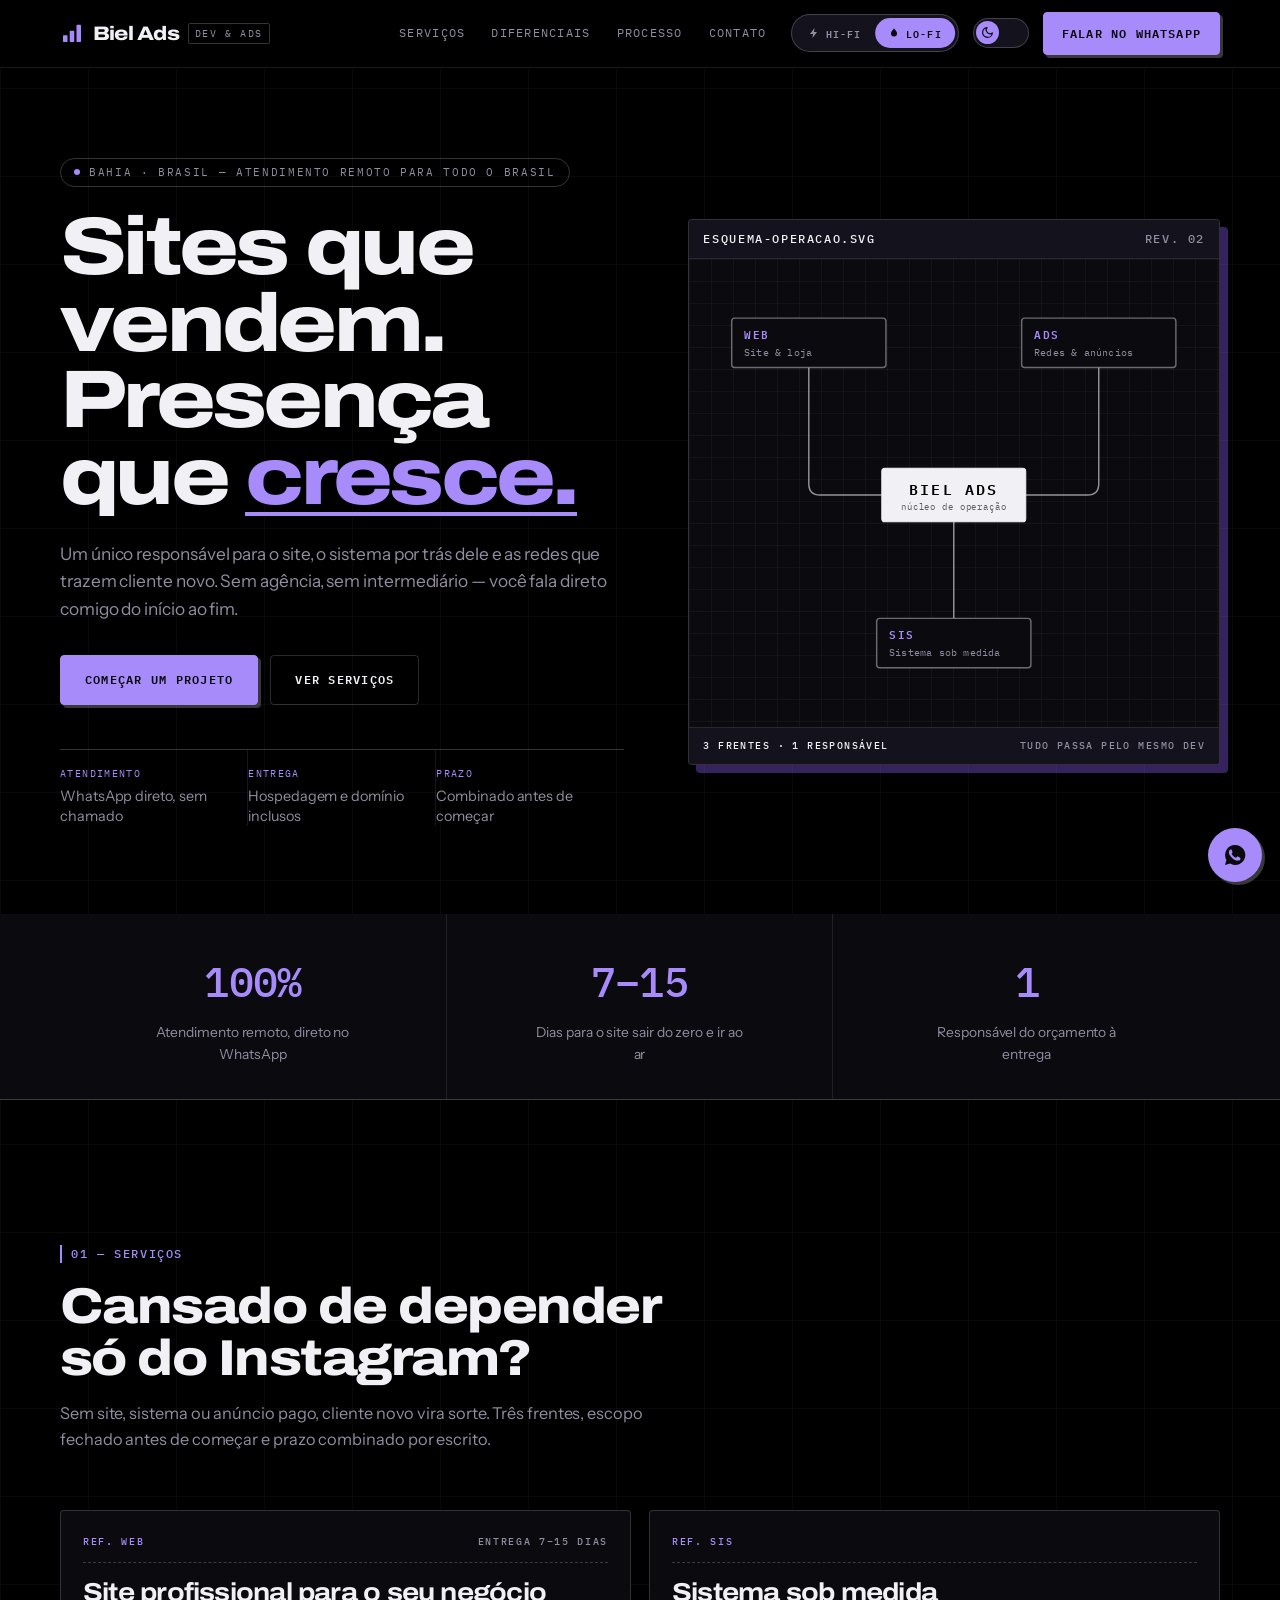
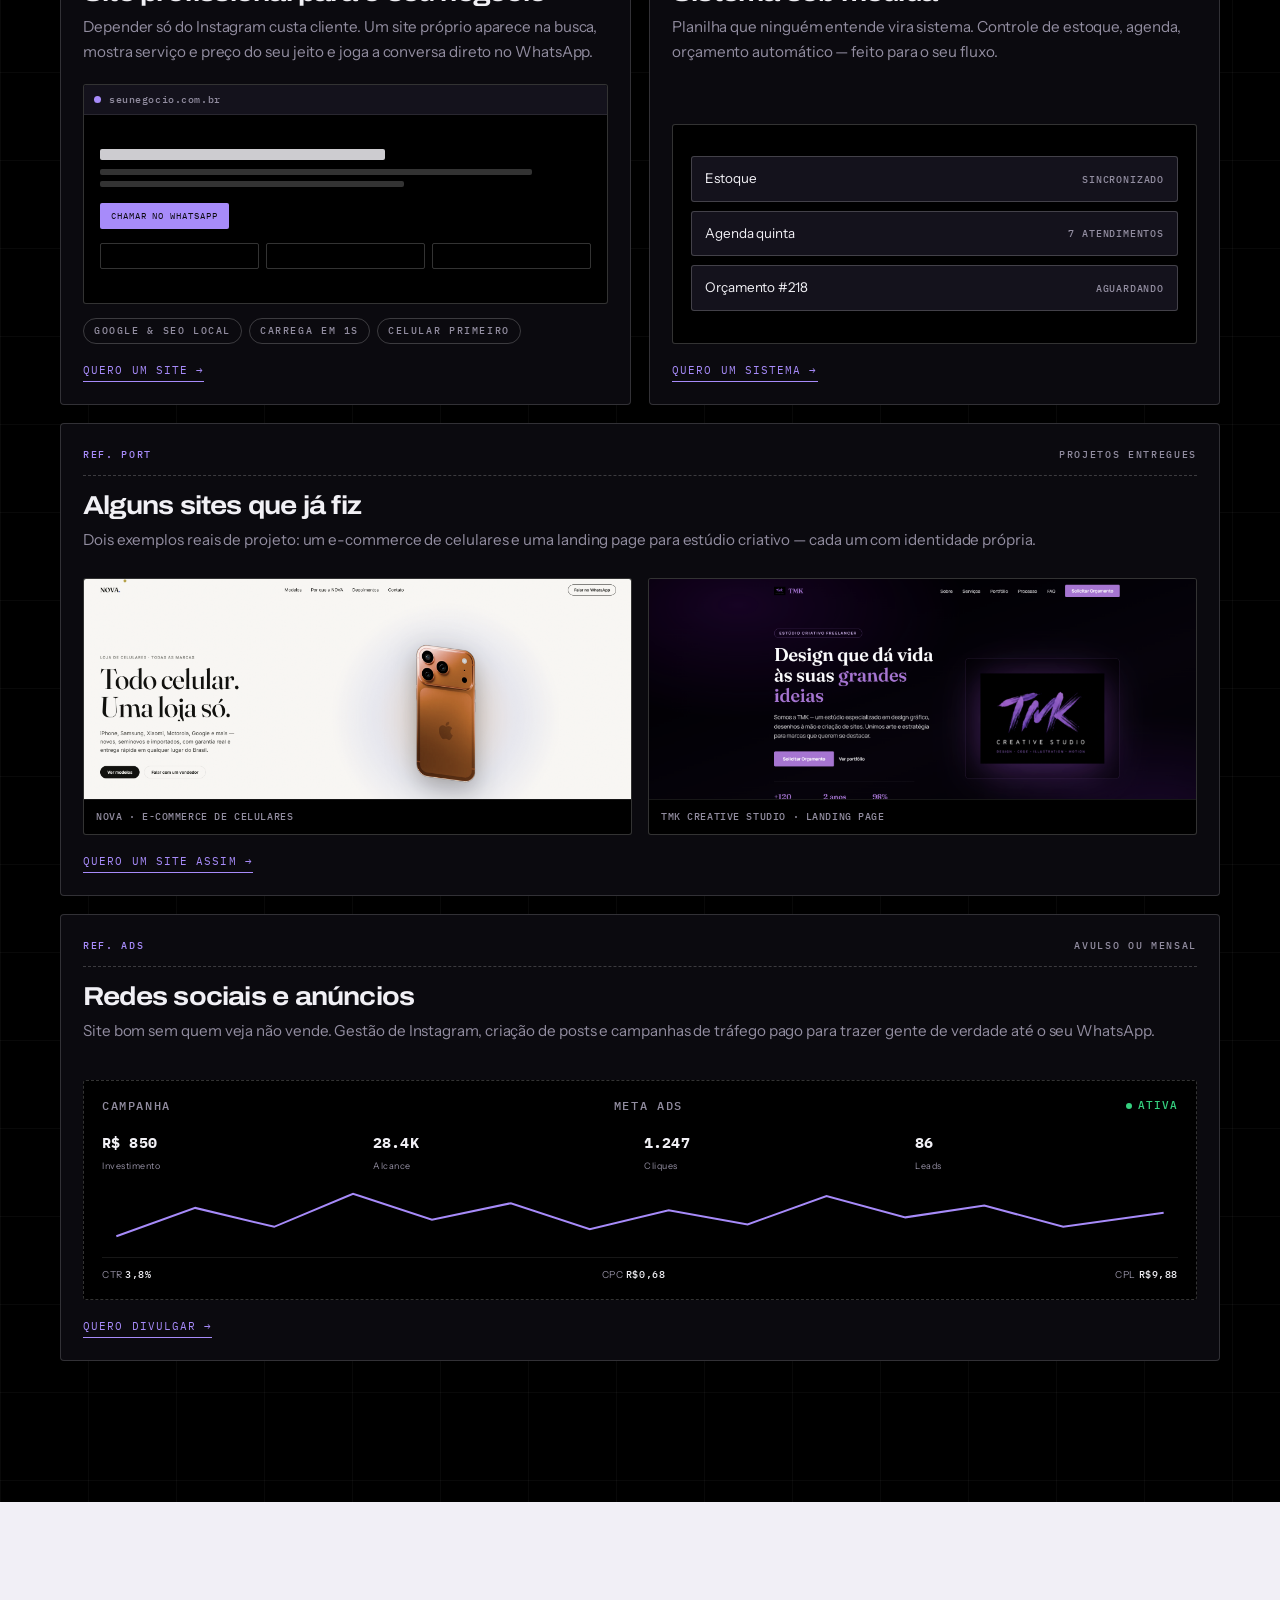
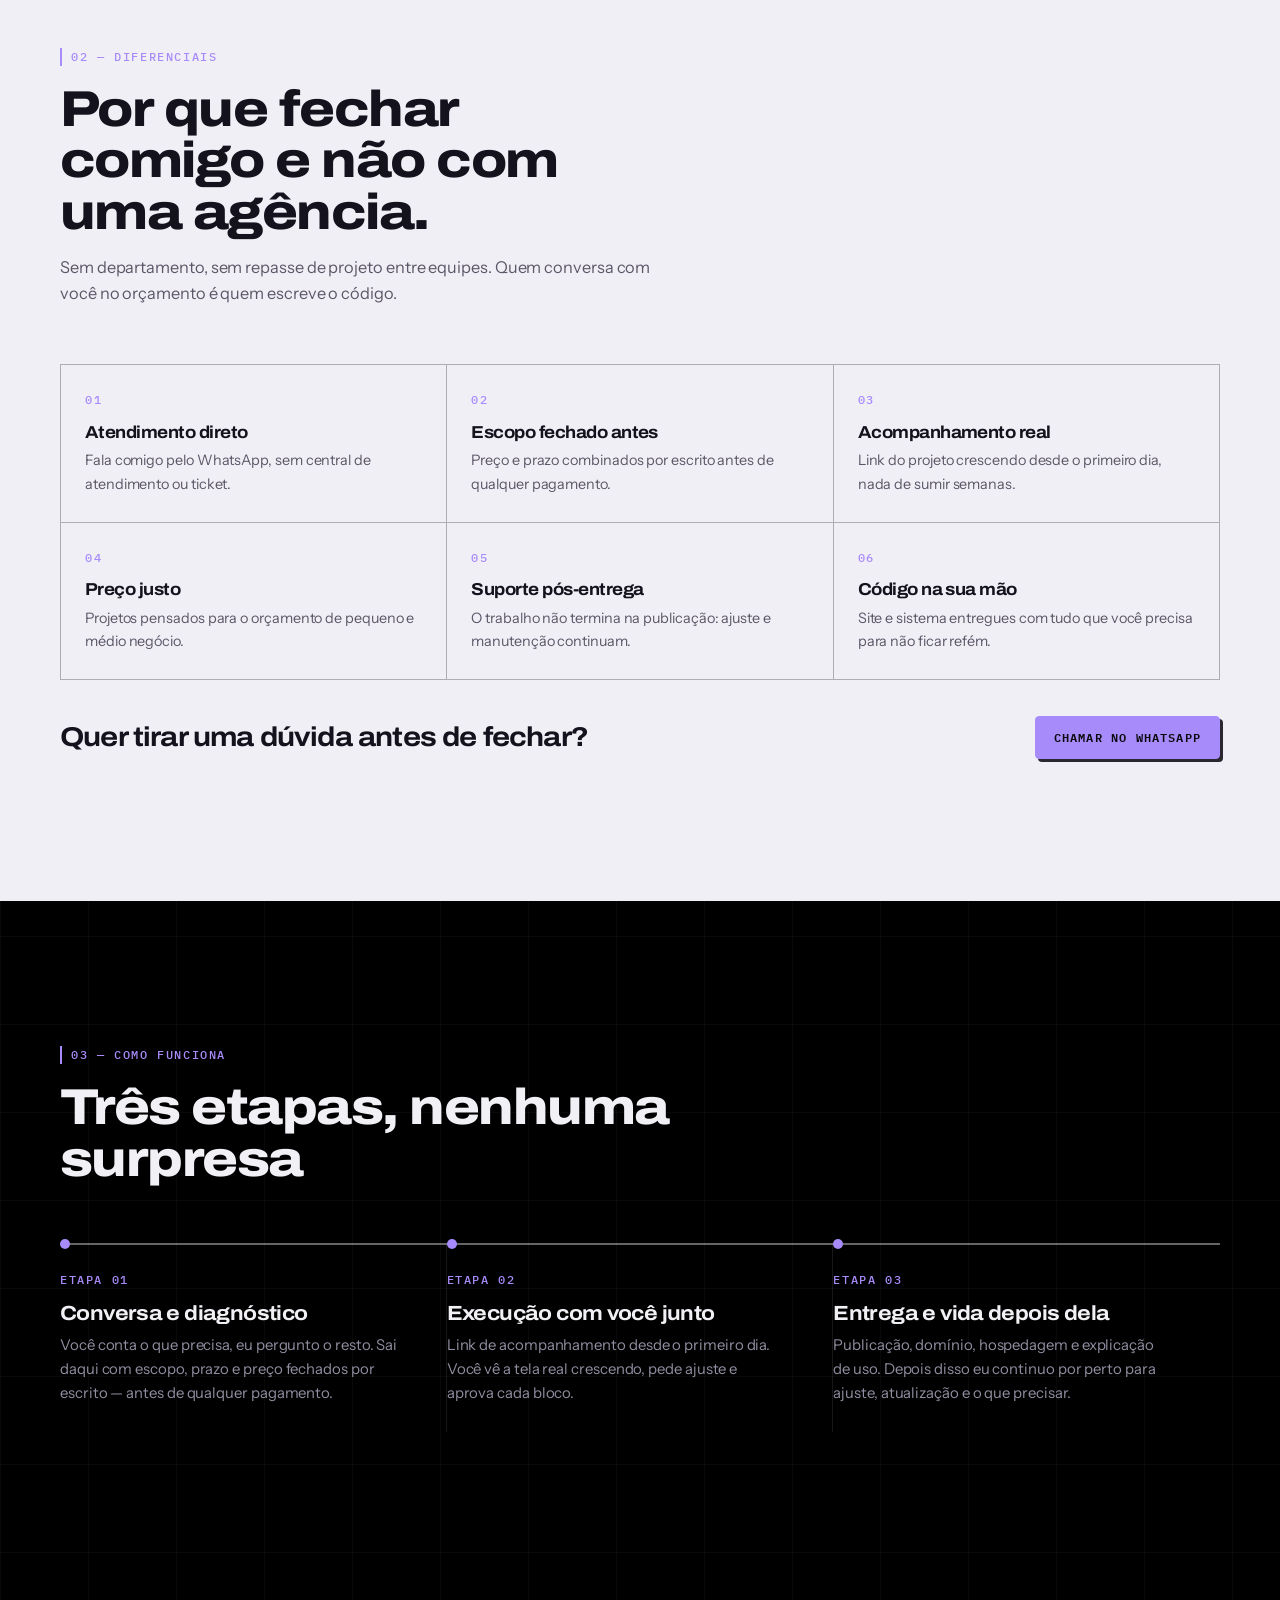
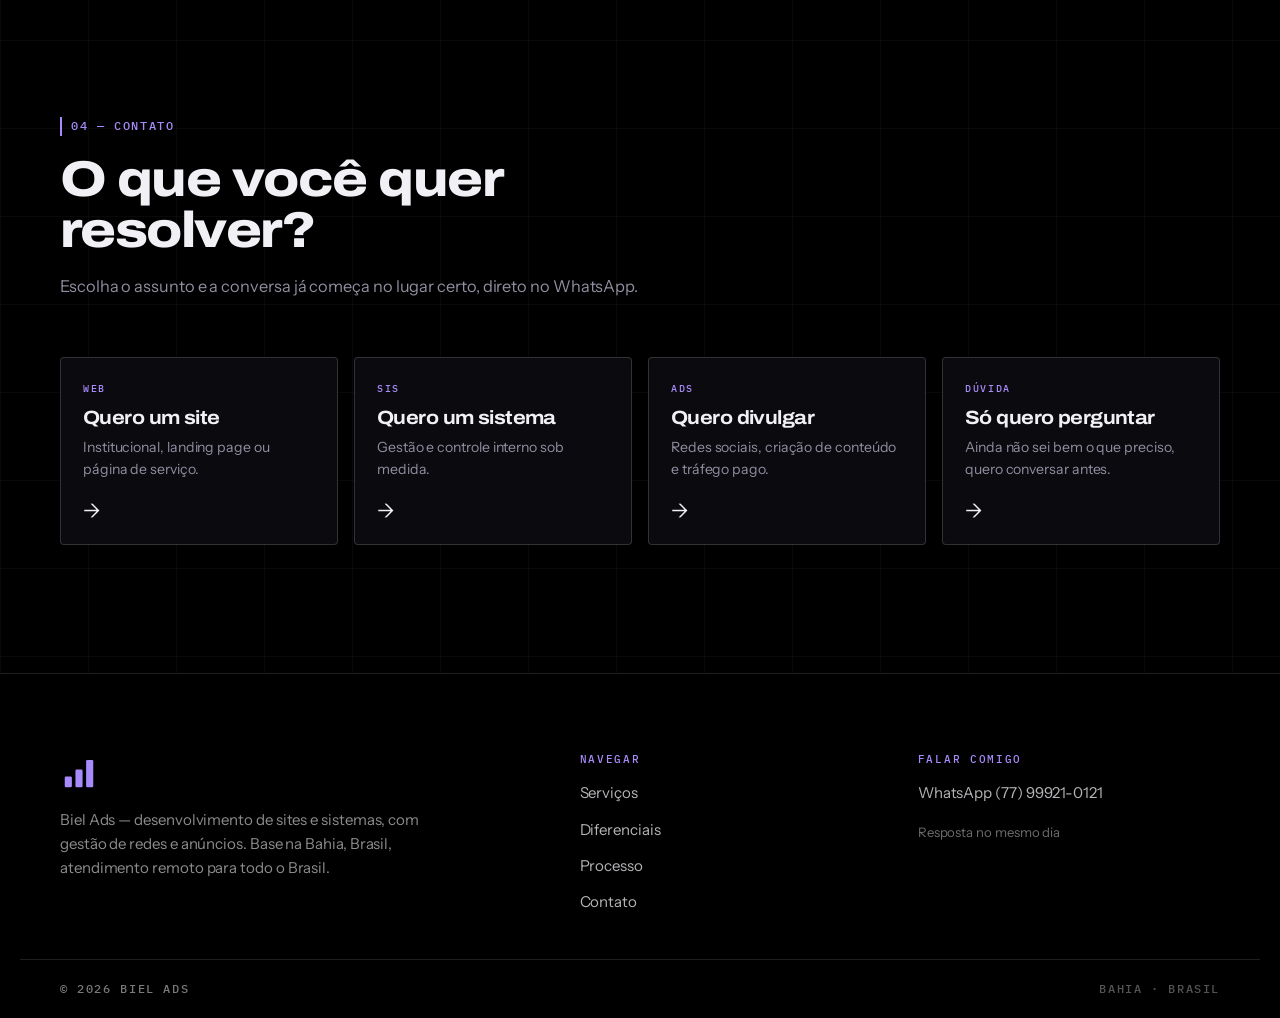
==== commit 3642653b: "Atualiza BielAds: index e assets" ====
--- a/BielAds/index.html
+++ b/BielAds/index.html
@@ -245,11 +245,11 @@
           <span class="mono ref dim">projetos entregues</span>
         </header>
         <h3>Alguns sites que já fiz</h3>
-        <p>Dois exemplos reais de projeto: um site institucional para clínica e uma landing page para estúdio criativo — cada um com identidade própria.</p>
+        <p>Dois exemplos reais de projeto: um e-commerce de celulares e uma landing page para estúdio criativo — cada um com identidade própria.</p>
         <div class="port-grid">
           <figure class="port-shot">
-            <img src="assets/img/projeto-clinica.png" alt="Site institucional da Clínica Dental Premium" loading="lazy">
-            <figcaption class="mono">Clínica Dental Premium · site institucional</figcaption>
+            <img src="assets/img/projeto-nova-celulares.png" alt="E-commerce de celulares NOVA" loading="lazy">
+            <figcaption class="mono">NOVA · e-commerce de celulares</figcaption>
           </figure>
           <figure class="port-shot">
             <img src="assets/img/projeto-tmk.png" alt="Site do estúdio criativo TMK" loading="lazy">
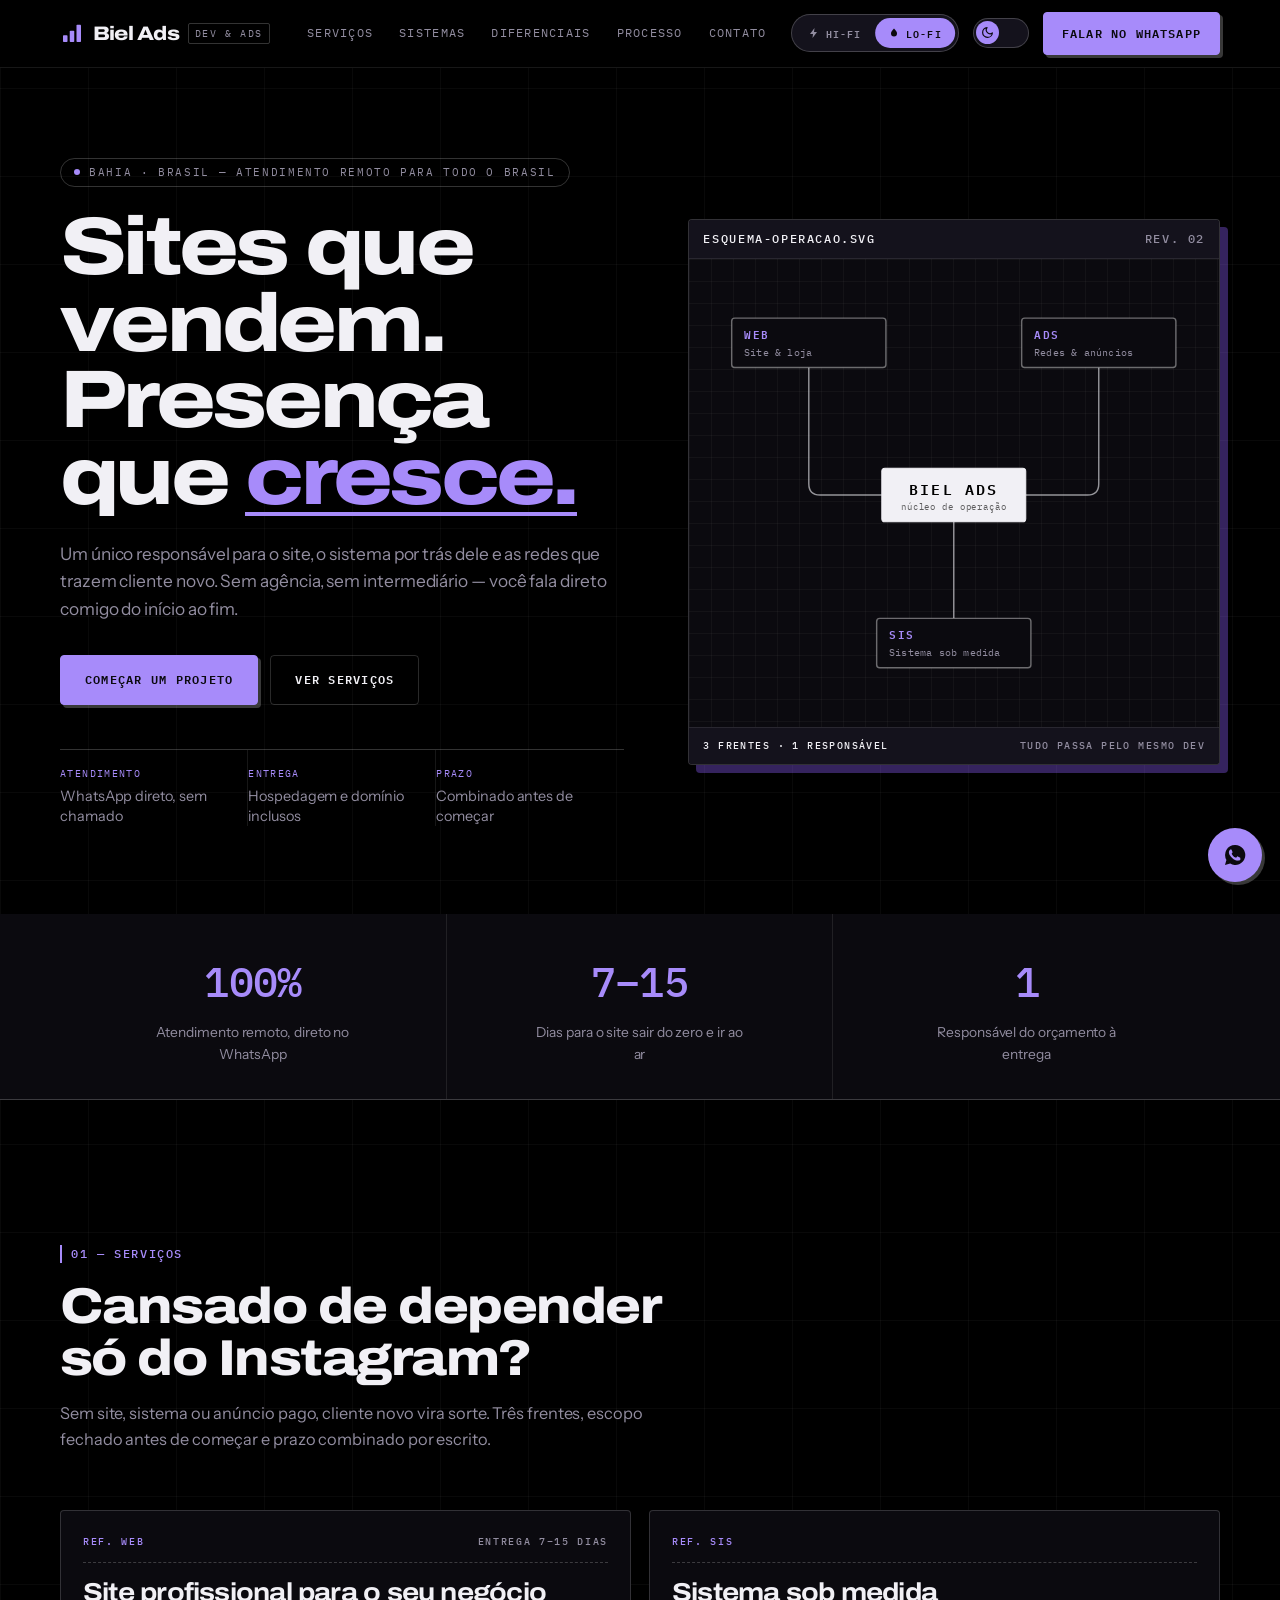
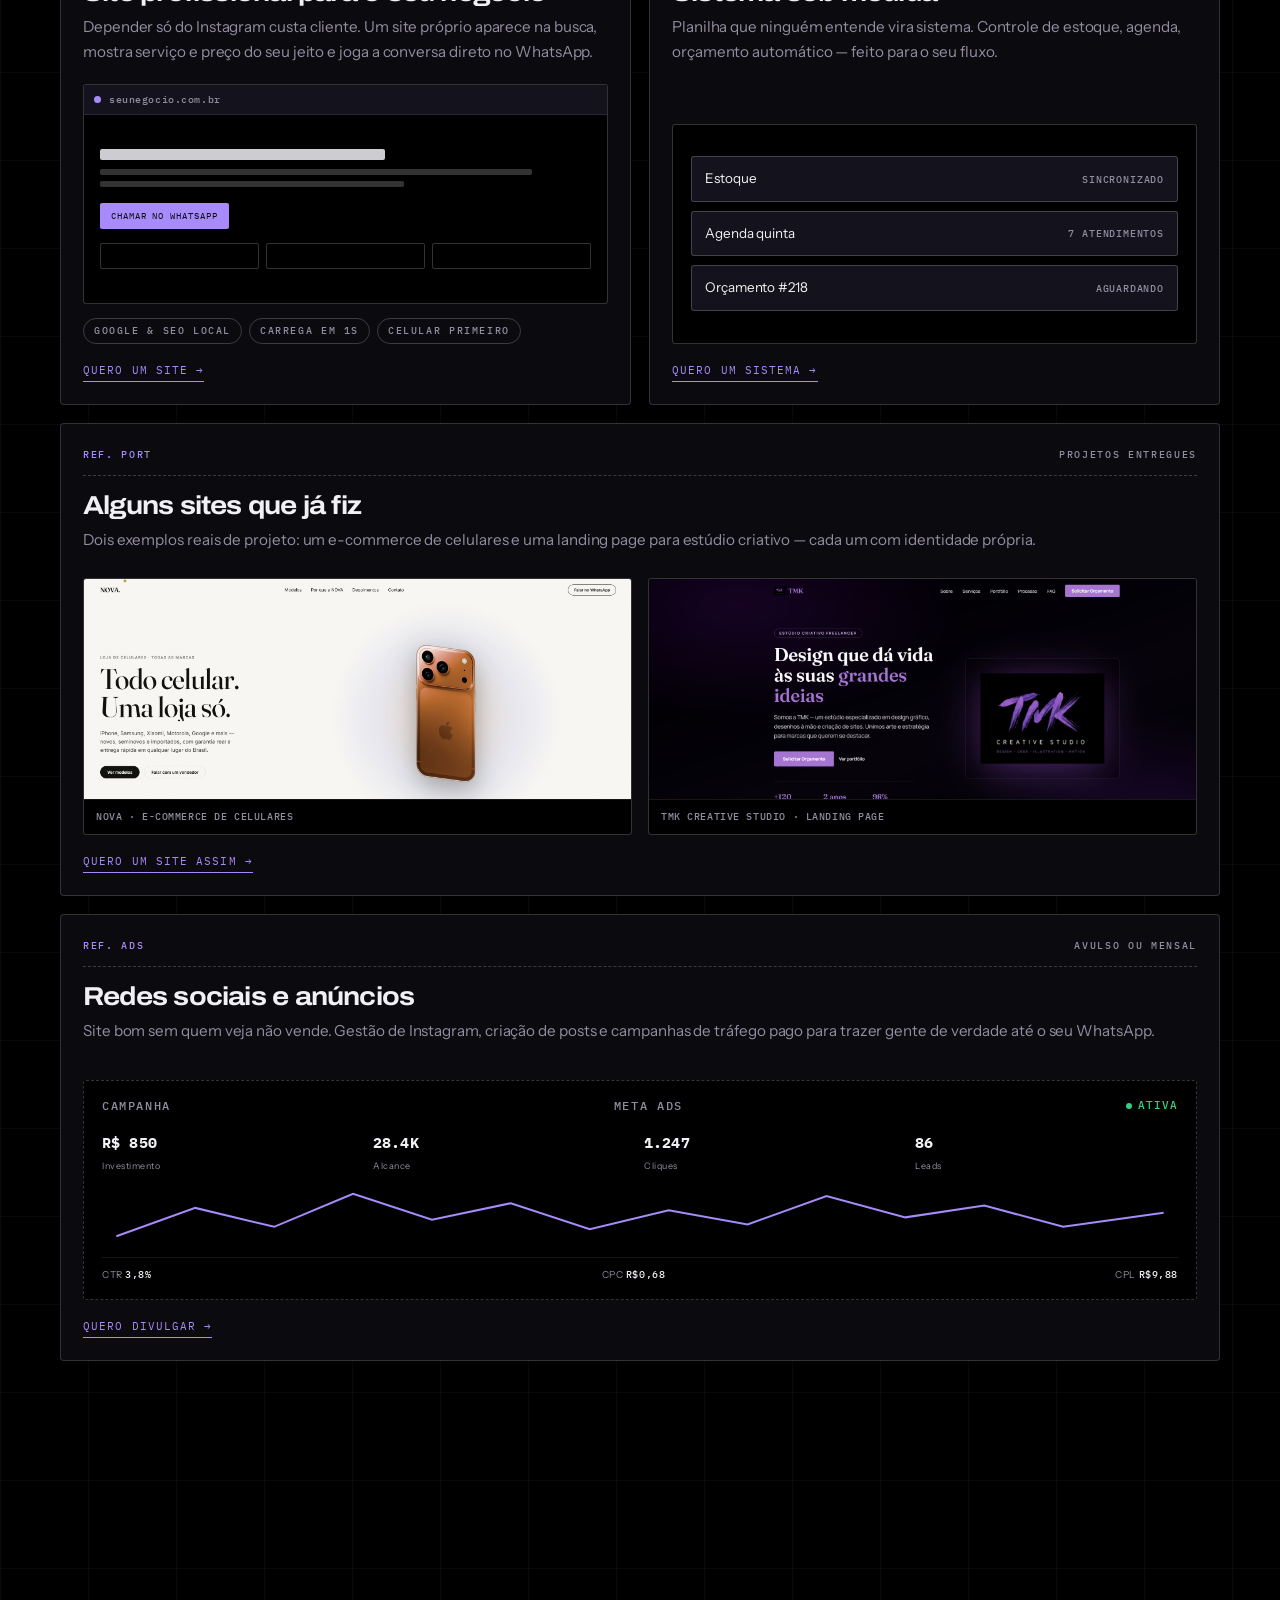
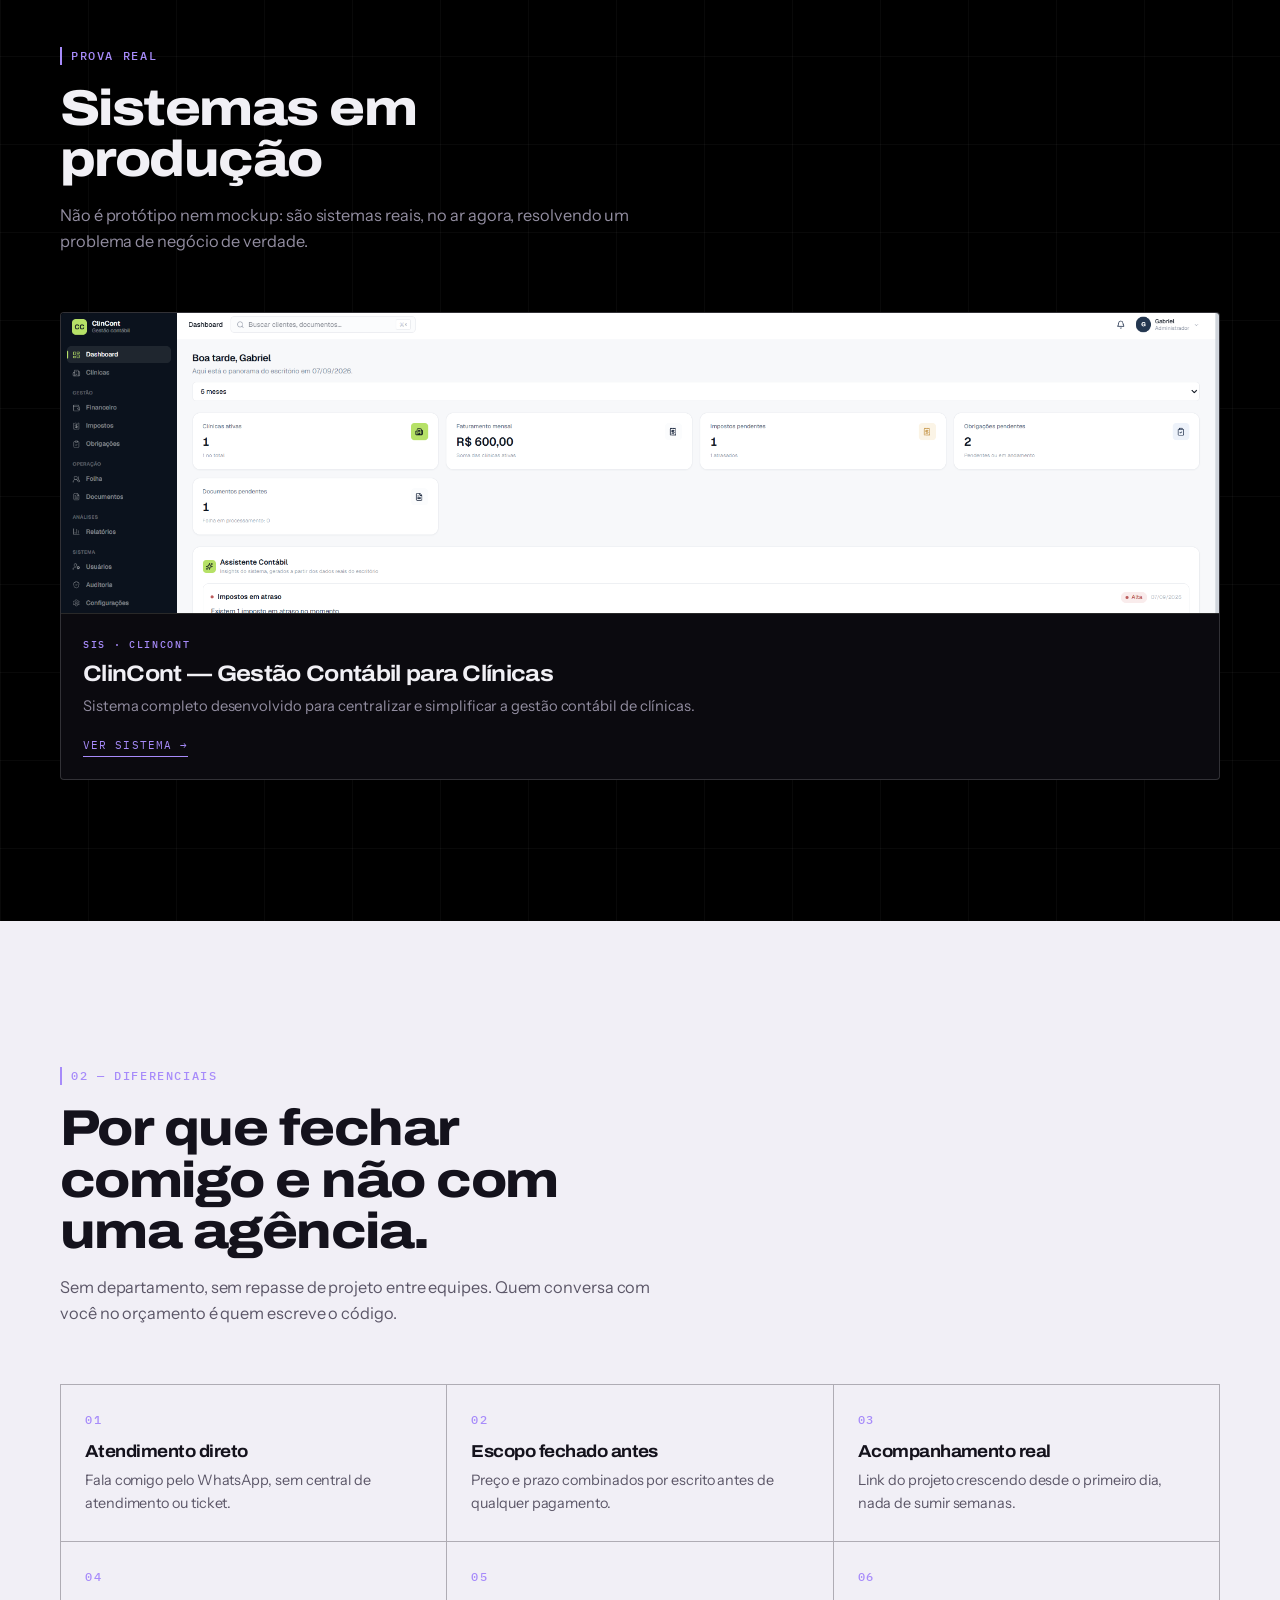
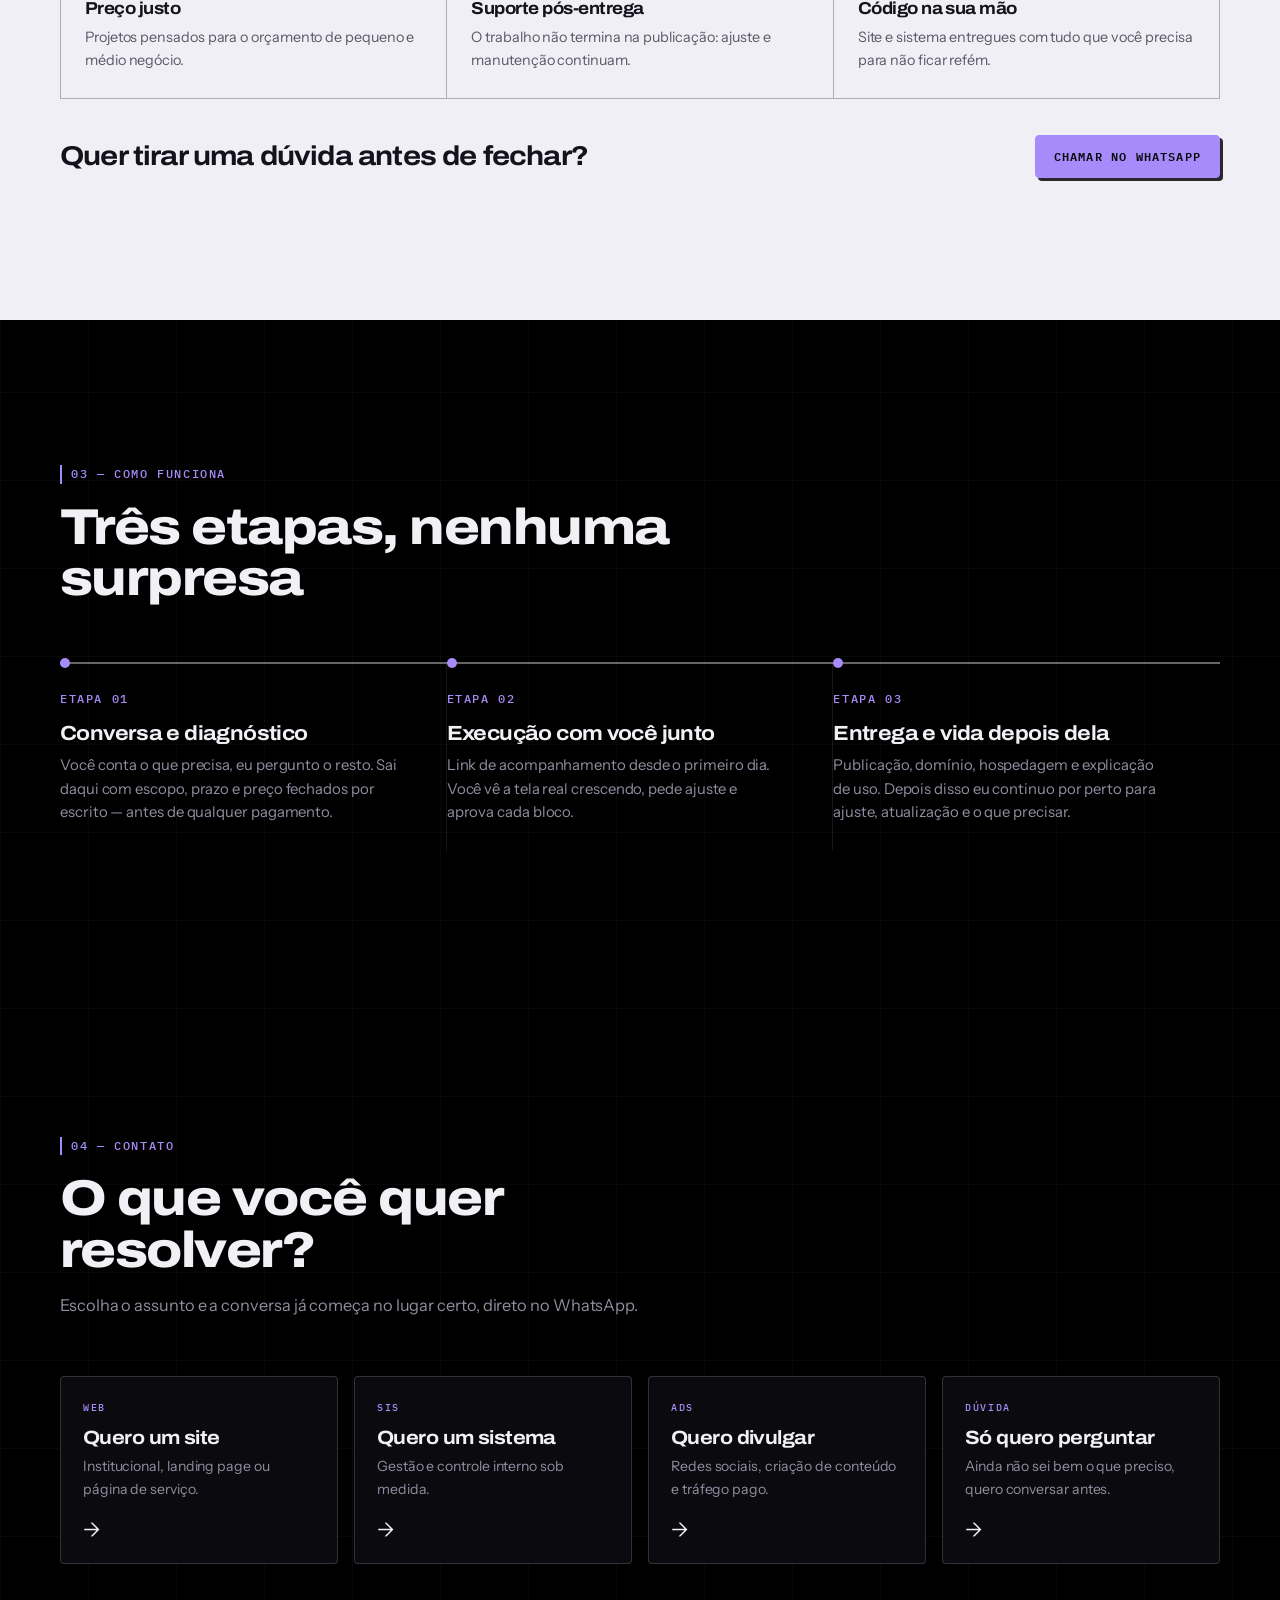
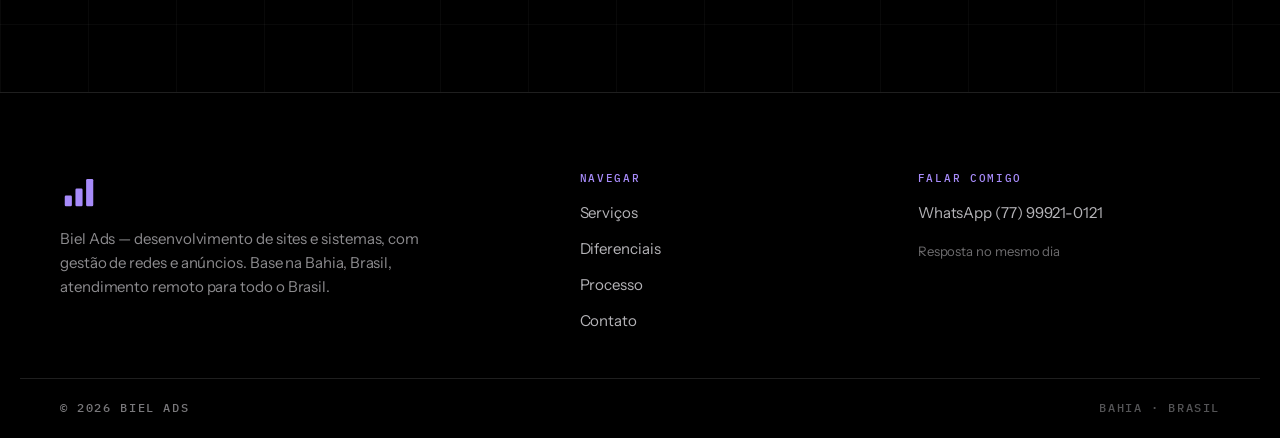
==== commit 35b5738f: "Atualização automática" ====
--- a/BielAds/index.html
+++ b/BielAds/index.html
@@ -50,6 +50,7 @@
 
     <nav class="nav" aria-label="Seções">
       <a href="#servicos">Serviços</a>
+      <a href="#sistemas-producao">Sistemas</a>
       <a href="#diferenciais">Diferenciais</a>
       <a href="#processo">Processo</a>
       <a href="#contato">Contato</a>
@@ -81,6 +82,7 @@
   </div>
   <div class="menu-mob" id="menu-mob" hidden>
     <a href="#servicos">Serviços</a>
+    <a href="#sistemas-producao">Sistemas</a>
     <a href="#diferenciais">Diferenciais</a>
     <a href="#processo">Processo</a>
     <a href="#contato">Contato</a>
@@ -291,6 +293,32 @@
   </div>
 </section>
 
+<!-- ————————————————— SISTEMAS EM PRODUÇÃO ————————————————— -->
+<section class="sec" id="sistemas-producao">
+  <div class="wrap">
+    <div class="sec-head reveal">
+      <p class="mono sec-idx">Prova real</p>
+      <h2>Sistemas em produção</h2>
+      <p class="sec-sub">Não é protótipo nem mockup: são sistemas reais, no ar agora, resolvendo um problema de negócio de verdade.</p>
+    </div>
+
+    <div class="prod-grid">
+      <article class="prod-card reveal">
+        <figure class="prod-shot">
+          <img src="assets/img/projeto-clincont.png" alt="Painel do sistema ClinCont mostrando o dashboard de gestão contábil para clínicas" loading="lazy">
+          <span class="prod-status live"><i></i>Sistema em produção</span>
+        </figure>
+        <div class="prod-body">
+          <span class="mono ref">SIS · CLINCONT</span>
+          <h3>ClinCont — Gestão Contábil para Clínicas</h3>
+          <p>Sistema completo desenvolvido para centralizar e simplificar a gestão contábil de clínicas.</p>
+          <a class="sheet-cta" href="https://clincont.vercel.app/dashboard" target="_blank" rel="noopener">Ver sistema →</a>
+        </div>
+      </article>
+    </div>
+  </div>
+</section>
+
 <!-- ————————————————— DIFERENCIAIS (bloco invertido) ————————————————— -->
 <section class="sec invert" id="diferenciais">
   <div class="wrap">
--- a/BielAds/assets/style.css
+++ b/BielAds/assets/style.css
@@ -398,6 +398,28 @@
 .chips{ display:flex; flex-wrap:wrap; gap:7px; list-style:none; padding:0; margin:14px 0 0; }
 .chips li{ border:1px solid var(--line-hard); border-radius:100px; padding:4px 10px; font-size:.62rem; color:var(--fg-soft); }
 
+/* sistemas em produção — grid extensível, basta acrescentar novos .prod-card */
+.prod-grid{ display:grid; grid-template-columns:repeat(auto-fit,minmax(320px,1fr)); gap:18px; }
+.prod-card{
+  display:flex; flex-direction:column;
+  background:var(--surface); border:1.5px solid var(--edge); border-radius:var(--r);
+  overflow:hidden; transition:transform .22s, box-shadow .22s, border-color .22s;
+}
+.prod-card:hover{ transform:translate(-2px,-2px); box-shadow:6px 6px 0 var(--shadow-card); border-color:var(--signal); }
+.prod-shot{ position:relative; margin:0; border-bottom:1.5px solid var(--edge); background:var(--bg); }
+.prod-shot img{ width:100%; height:300px; object-fit:cover; object-position:top; display:block; filter:grayscale(.35) contrast(1.03); transition:filter .35s, transform .5s; }
+.prod-card:hover .prod-shot img{ filter:grayscale(0); transform:scale(1.02); }
+.prod-status{
+  position:absolute; top:12px; left:12px;
+  background:color-mix(in srgb, var(--bg) 80%, transparent); backdrop-filter:blur(6px);
+  border:1px solid var(--line-hard); border-radius:100px; padding:6px 11px 6px 9px; color:var(--fg-soft);
+}
+.prod-body{ padding:22px; display:flex; flex-direction:column; flex:1; }
+.prod-body .ref{ margin-bottom:10px; }
+.prod-body h3{ font-size:clamp(1.1rem,1.9vw,1.4rem); margin-bottom:10px; }
+.prod-body p{ color:var(--fg-soft); font-size:.92rem; }
+.prod-body .sheet-cta{ margin-top:18px; }
+
 .art-rows{ display:flex; flex-direction:column; justify-content:center; gap:9px; padding:18px; }
 .art-rows .row{
   display:flex; justify-content:space-between; align-items:center; gap:10px;
@@ -561,6 +583,7 @@
   .menu-mob:not([hidden]){ display:flex; }
   .sheets{ grid-template-columns:1fr; }
   .port-grid{ grid-template-columns:1fr; }
+  .prod-grid{ grid-template-columns:1fr; }
   .ops{ grid-template-columns:1fr; }
   .picks{ grid-template-columns:1fr; }
   .facts{ grid-template-columns:1fr; }
@@ -587,6 +610,8 @@
 
 @media (hover:none){
   .sheet:hover{ transform:none; box-shadow:none; border-color:var(--edge); }
+  .prod-card:hover{ transform:none; box-shadow:none; border-color:var(--edge); }
+  .prod-card:hover .prod-shot img{ filter:grayscale(.35); transform:none; }
   .pick:hover{ background:var(--surface); border-color:var(--edge); color:inherit; transform:none; }
   .pick:hover p,.pick:hover .ref{ color:var(--fg-soft); }
   .pick:hover .ref{ color:var(--signal); }
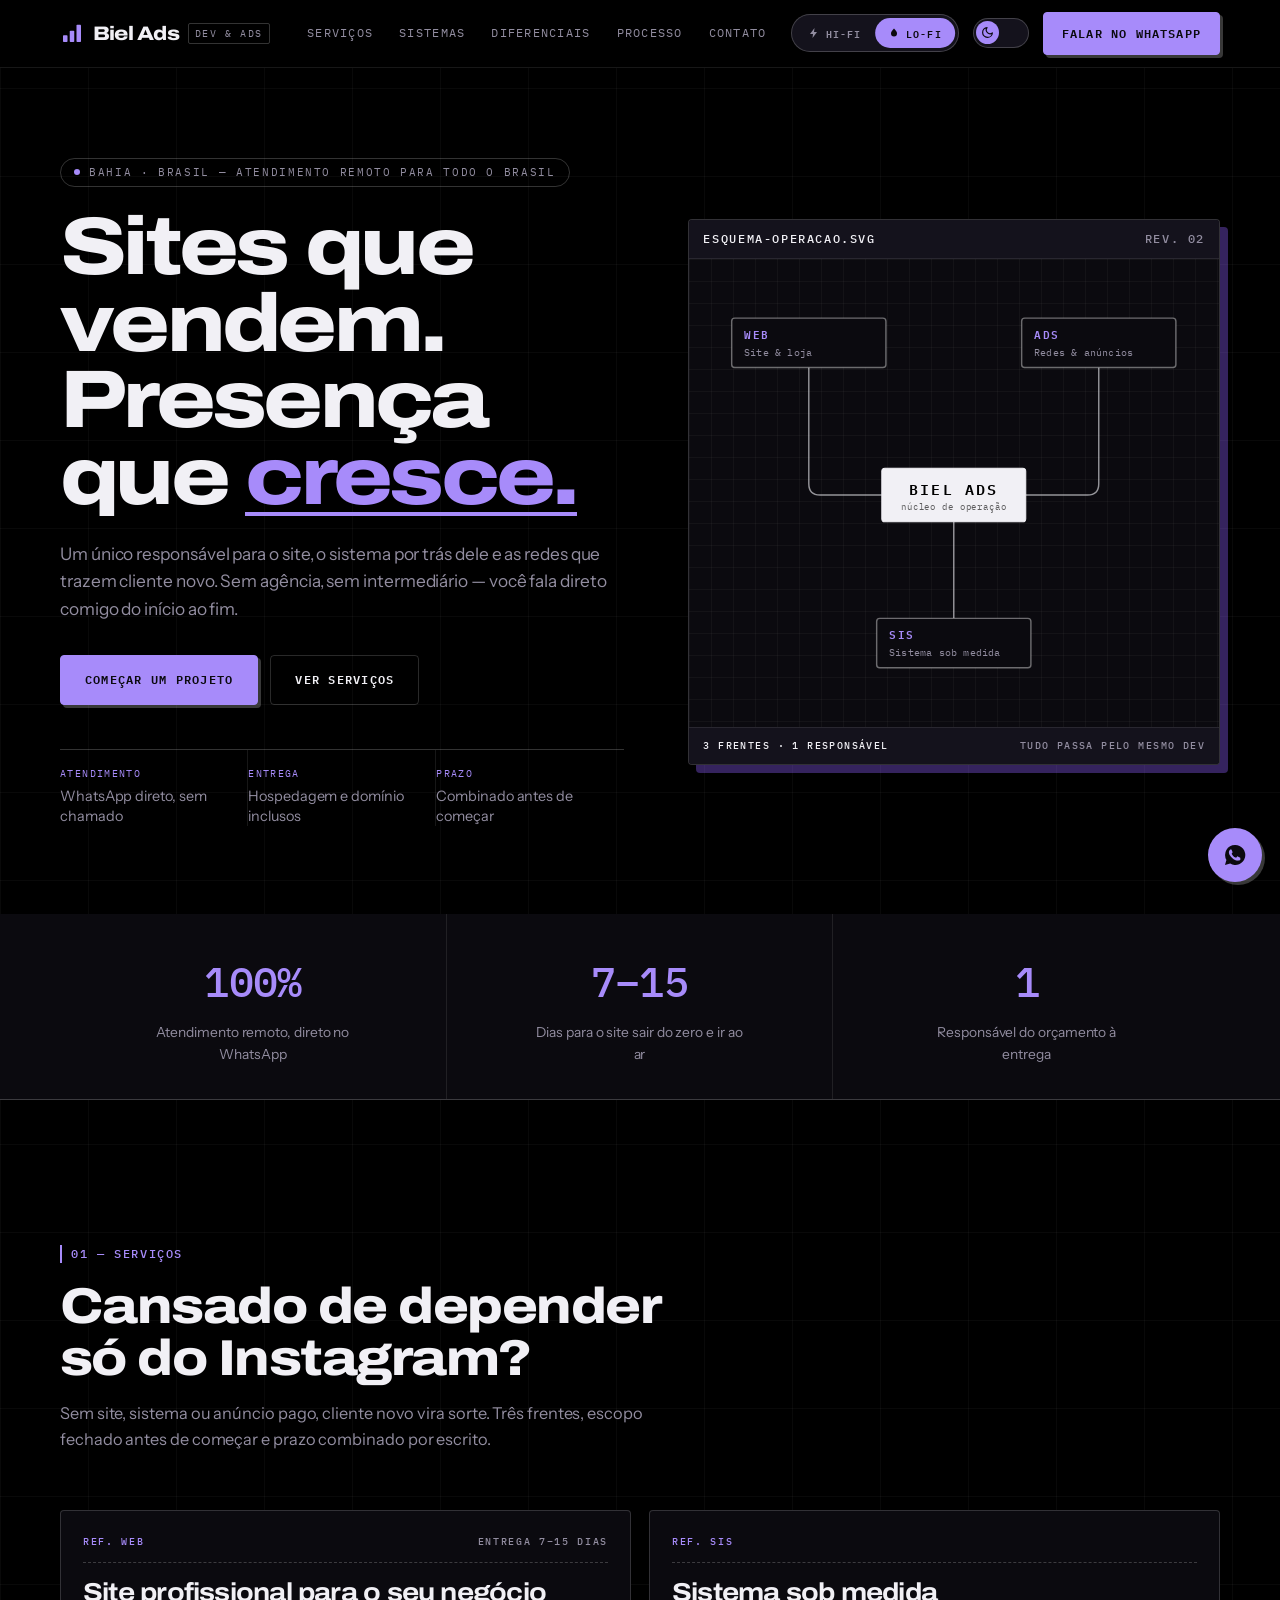
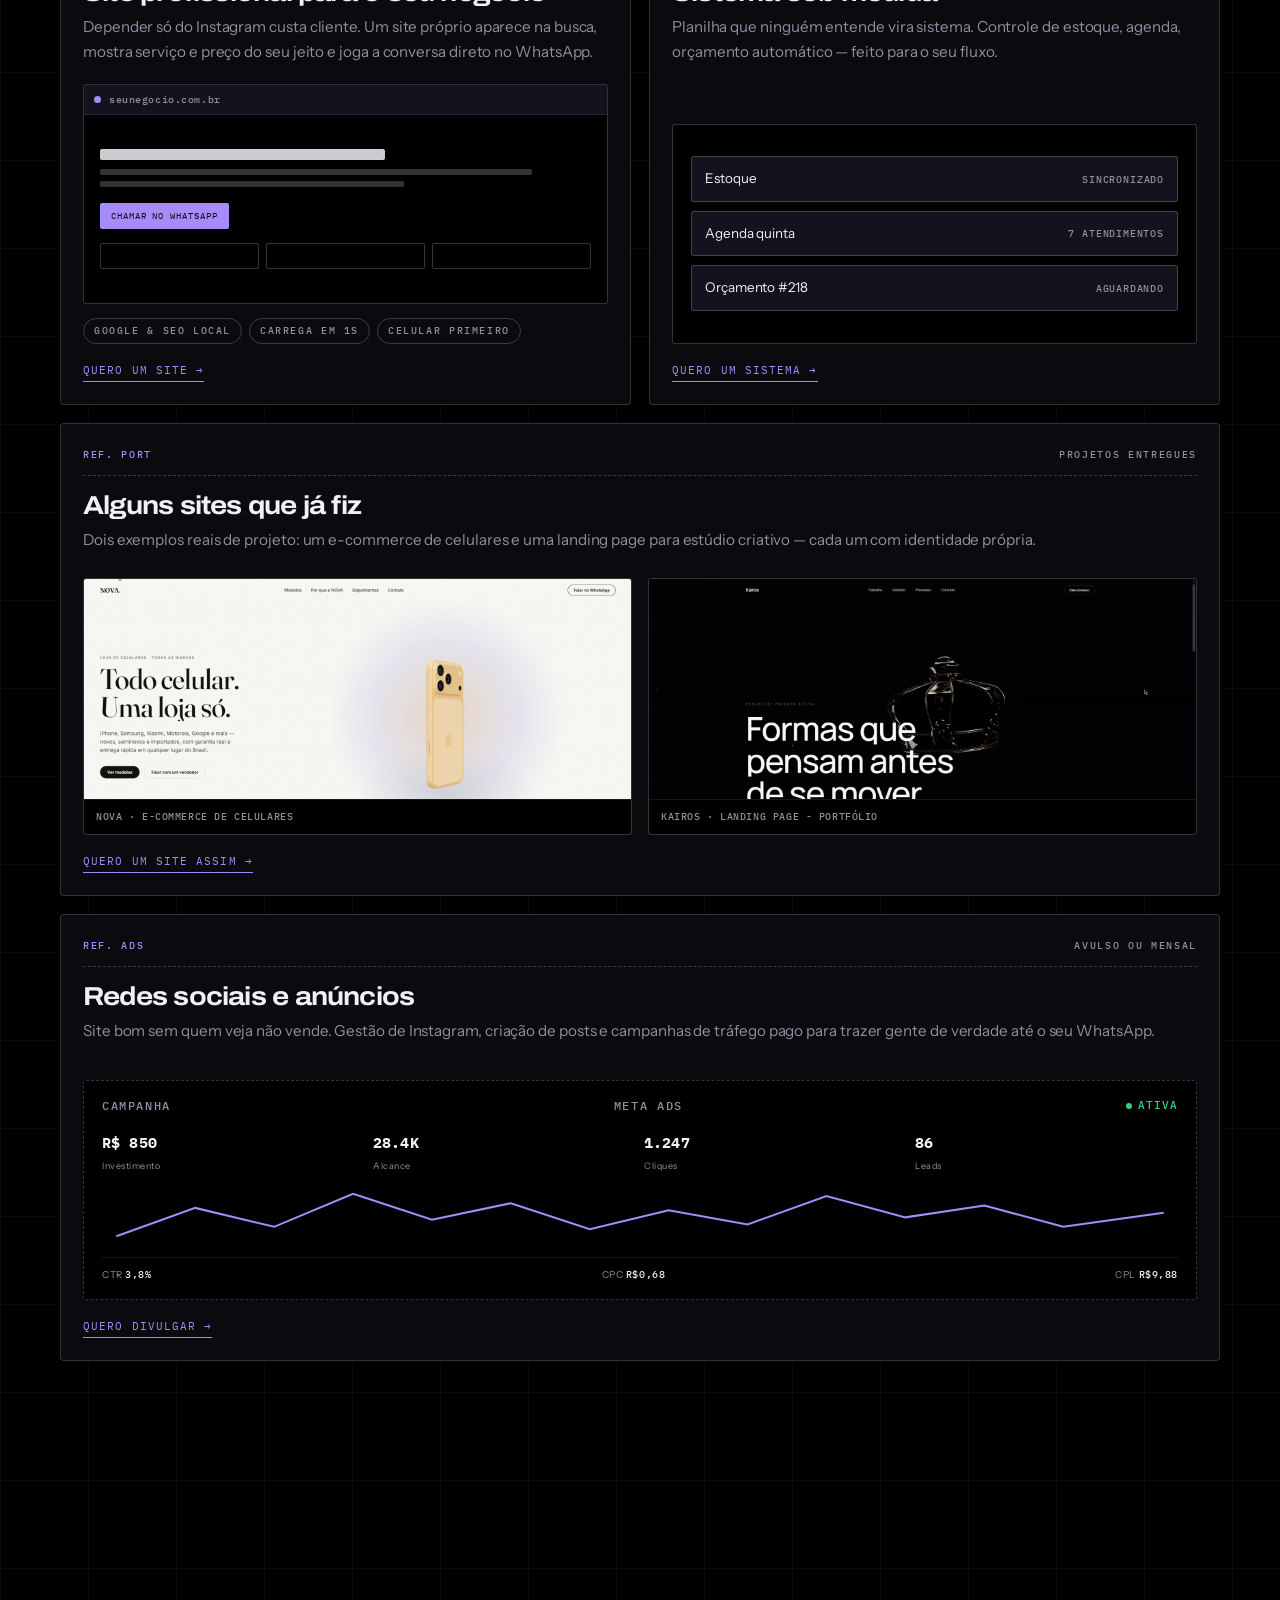
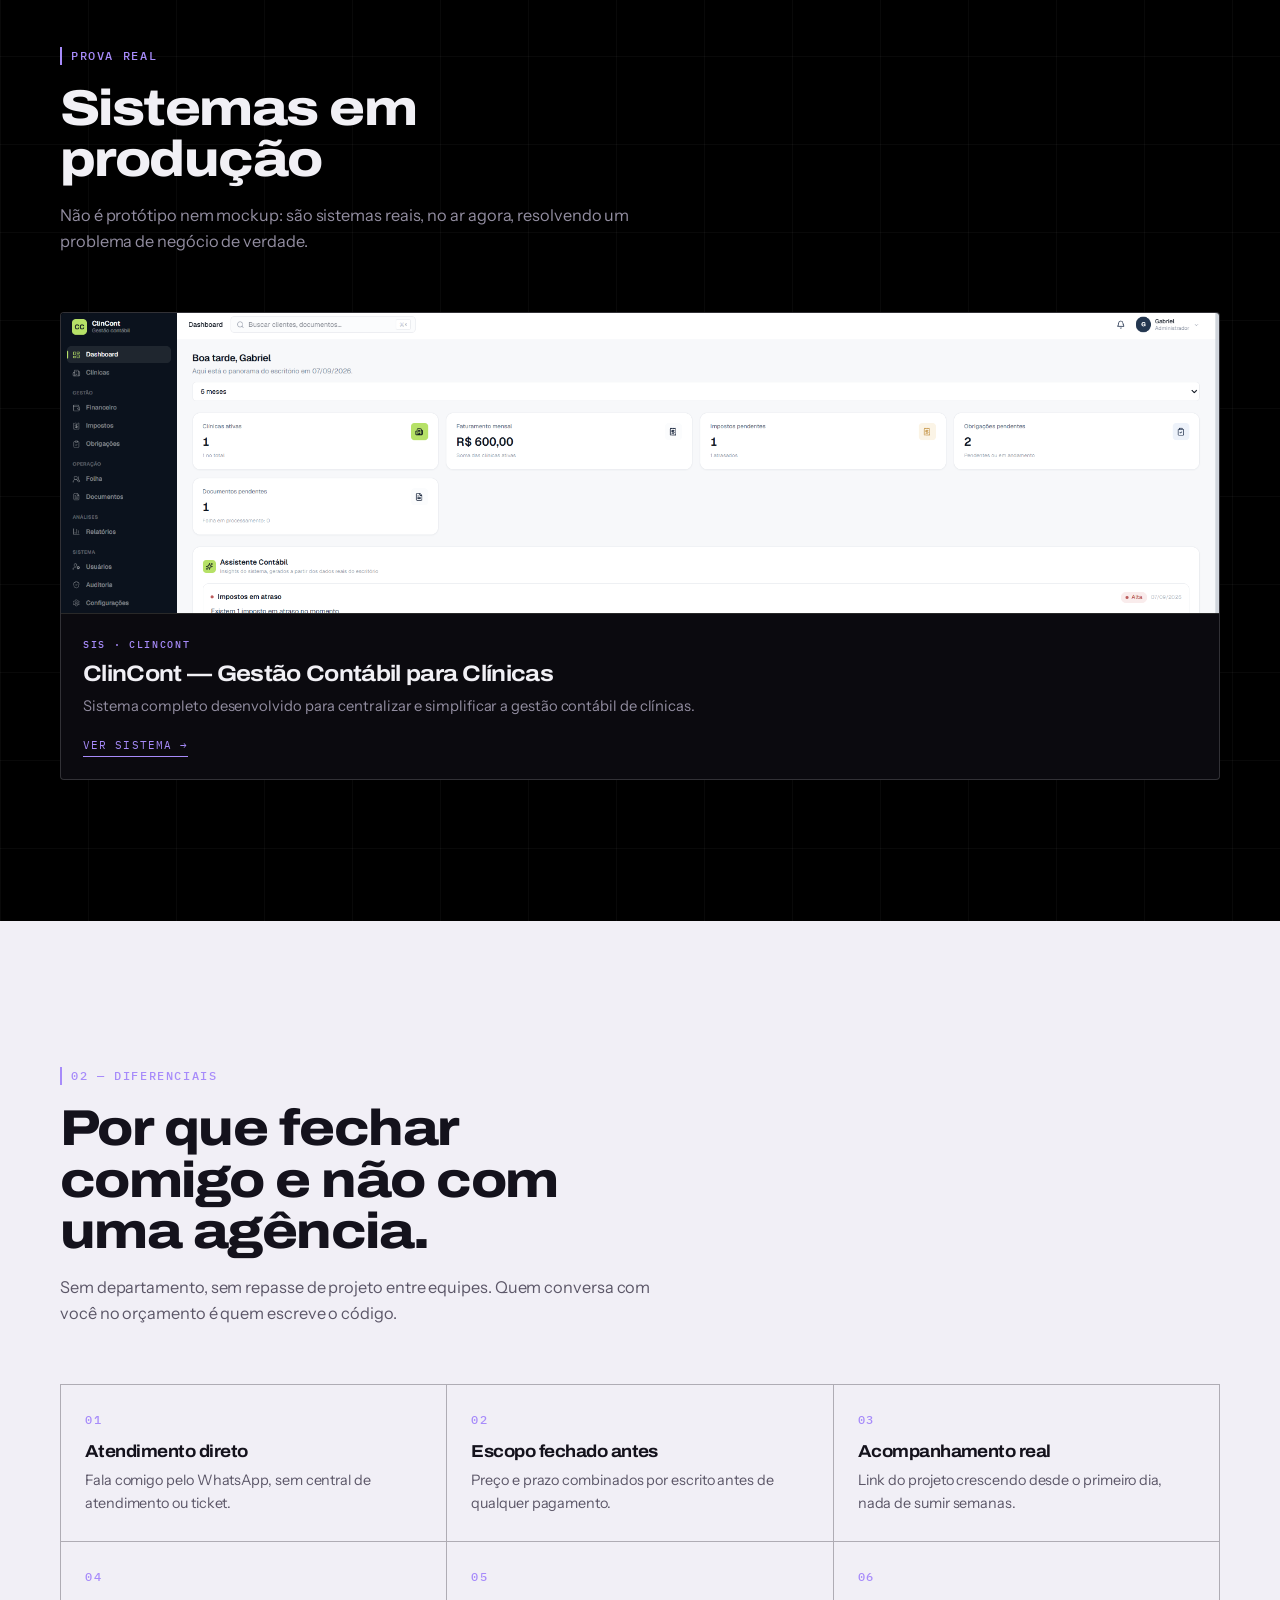
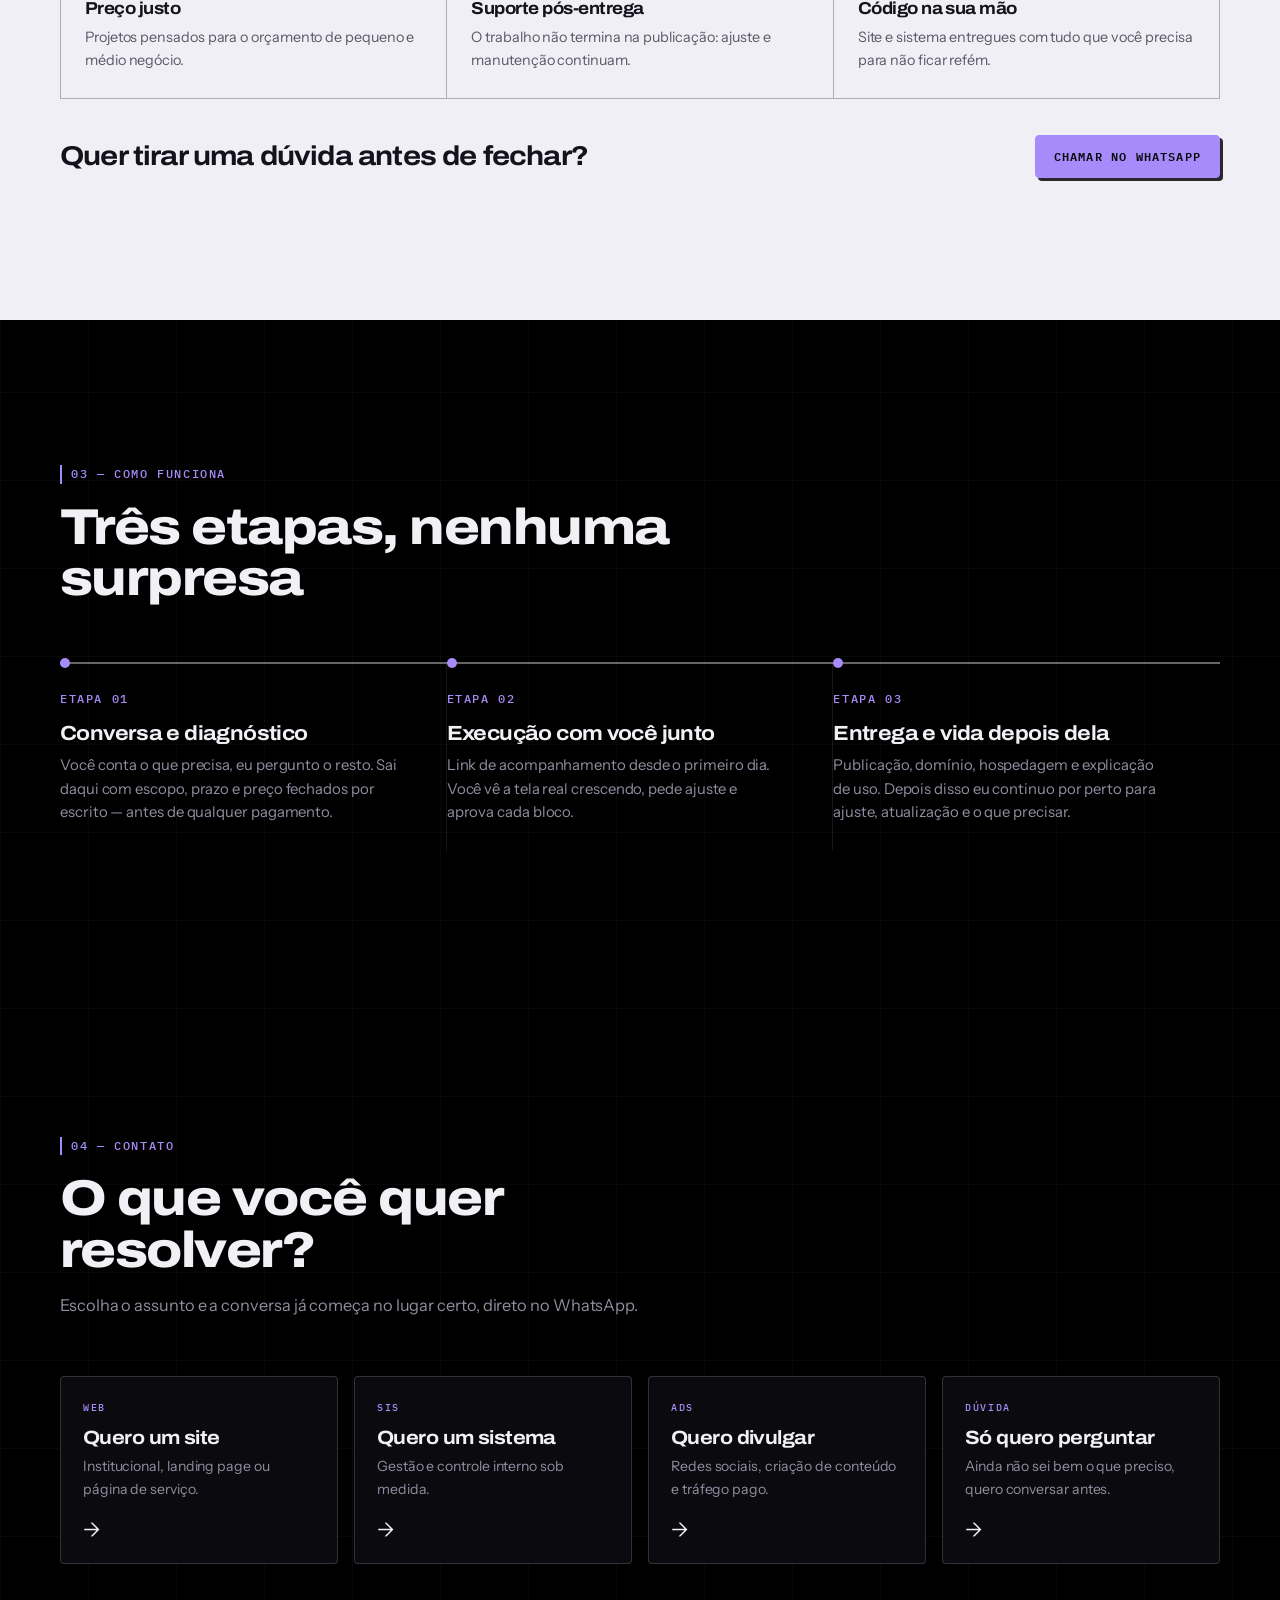
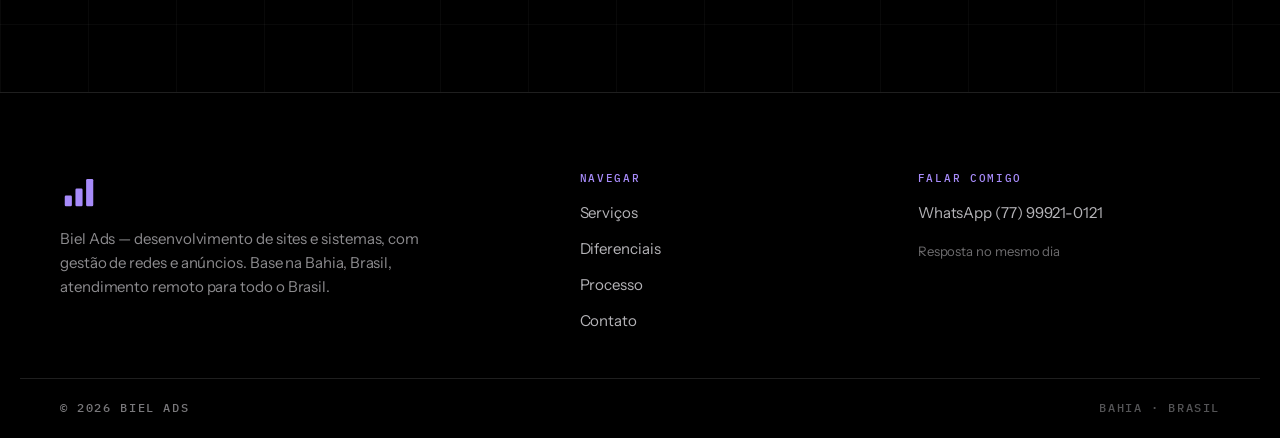
==== commit b8e7c016: "Atualização automática" ====
--- a/BielAds/index.html
+++ b/BielAds/index.html
@@ -254,8 +254,8 @@
             <figcaption class="mono">NOVA · e-commerce de celulares</figcaption>
           </figure>
           <figure class="port-shot">
-            <img src="assets/img/projeto-tmk.png" alt="Site do estúdio criativo TMK" loading="lazy">
-            <figcaption class="mono">TMK Creative Studio · landing page</figcaption>
+            <img src="assets/img/projeto-tmk.png" alt="Site do estúdio Kairos" loading="lazy">
+            <figcaption class="mono">Kairos · landing page - portfólio</figcaption>
           </figure>
         </div>
         <a class="sheet-cta" href="https://wa.me/5577999210121?text=Ol%C3%A1%20Biel%2C%20vi%20o%20seu%20portf%C3%B3lio%20e%20quero%20um%20site%20assim." target="_blank" rel="noopener">Quero um site assim →</a>
